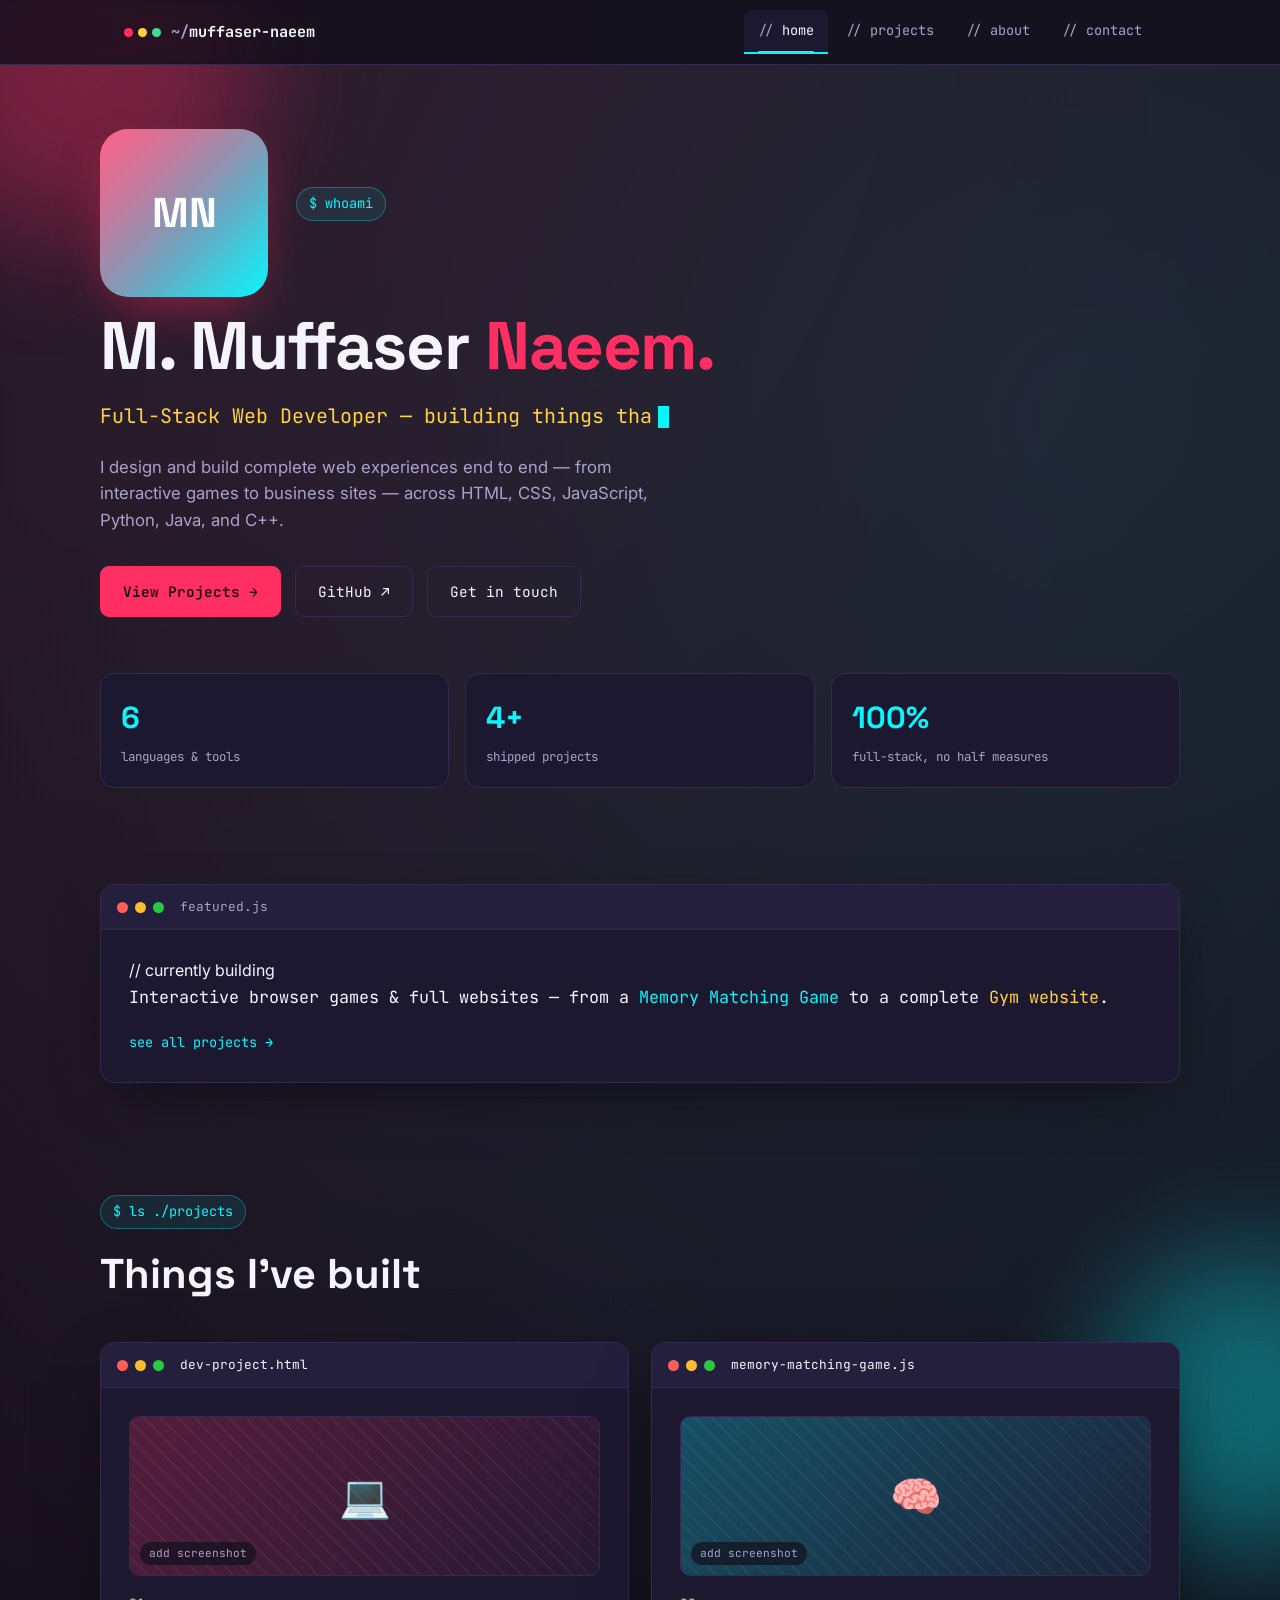
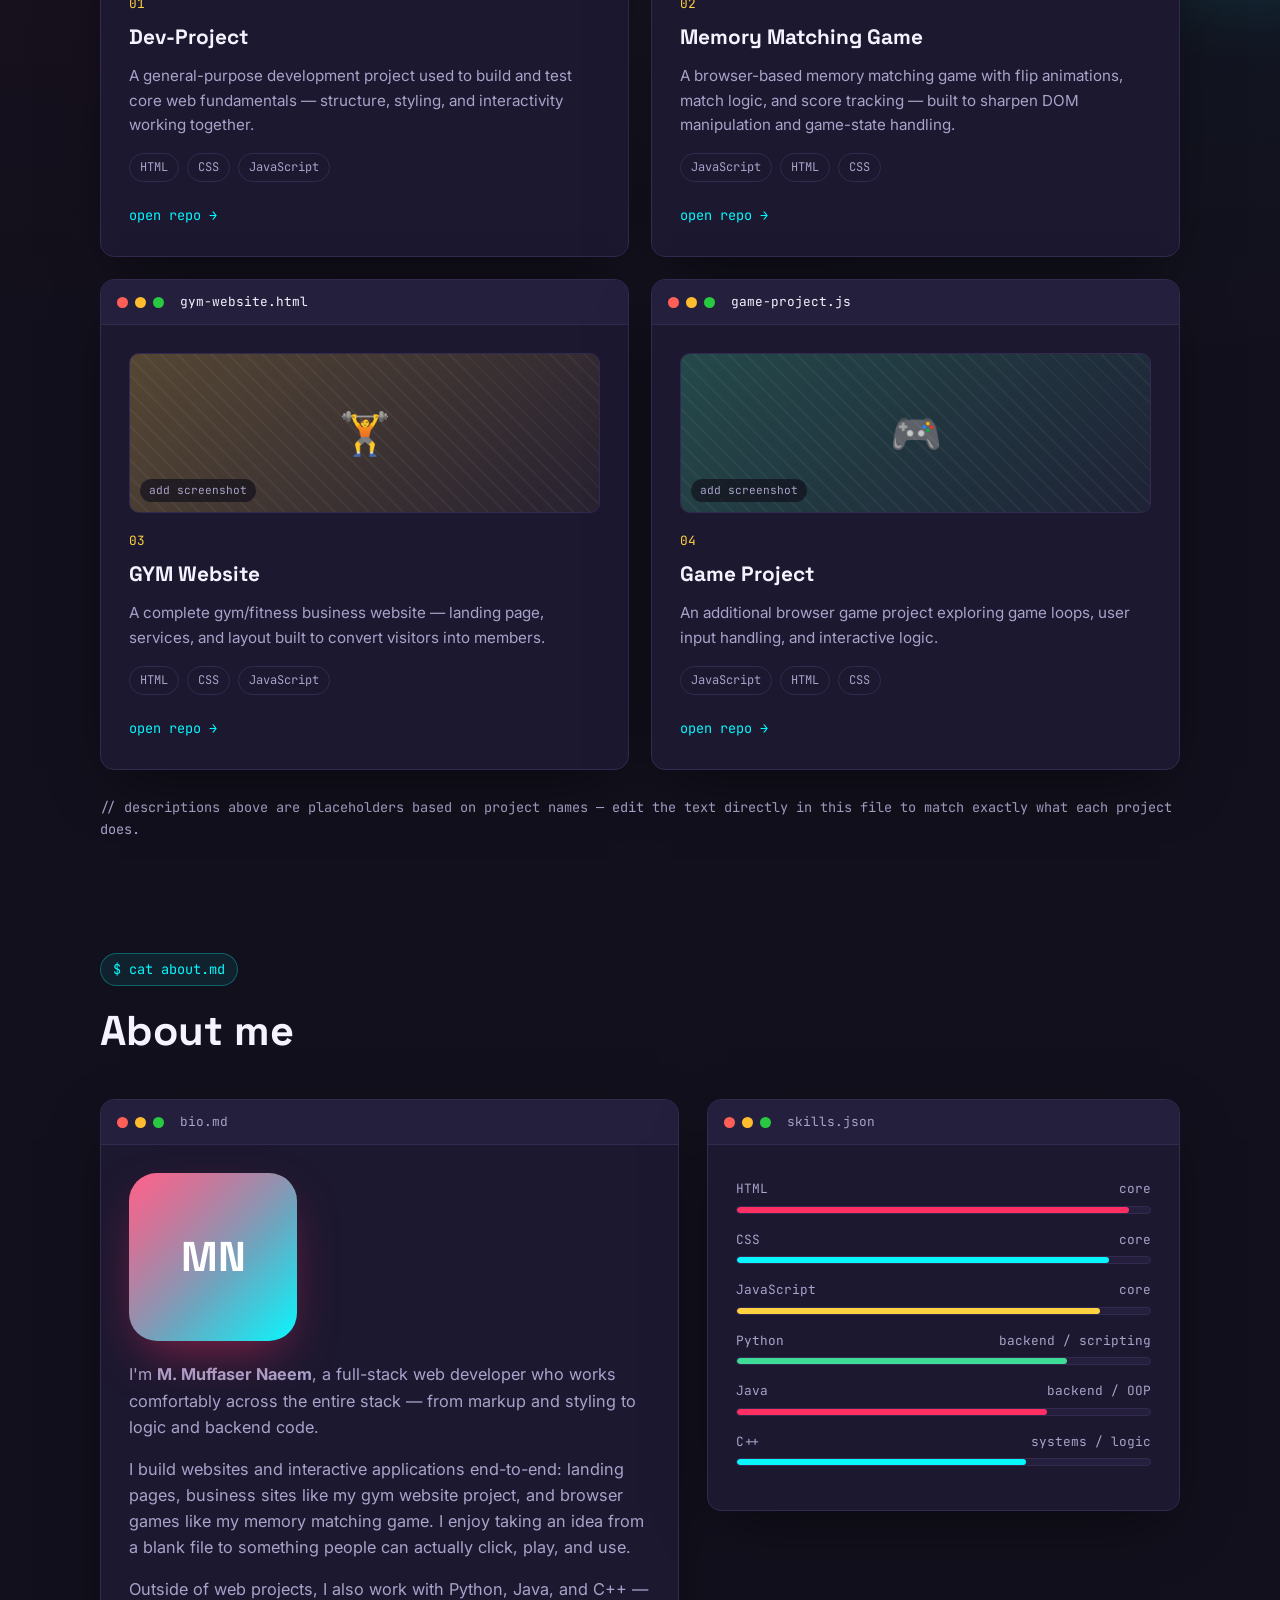
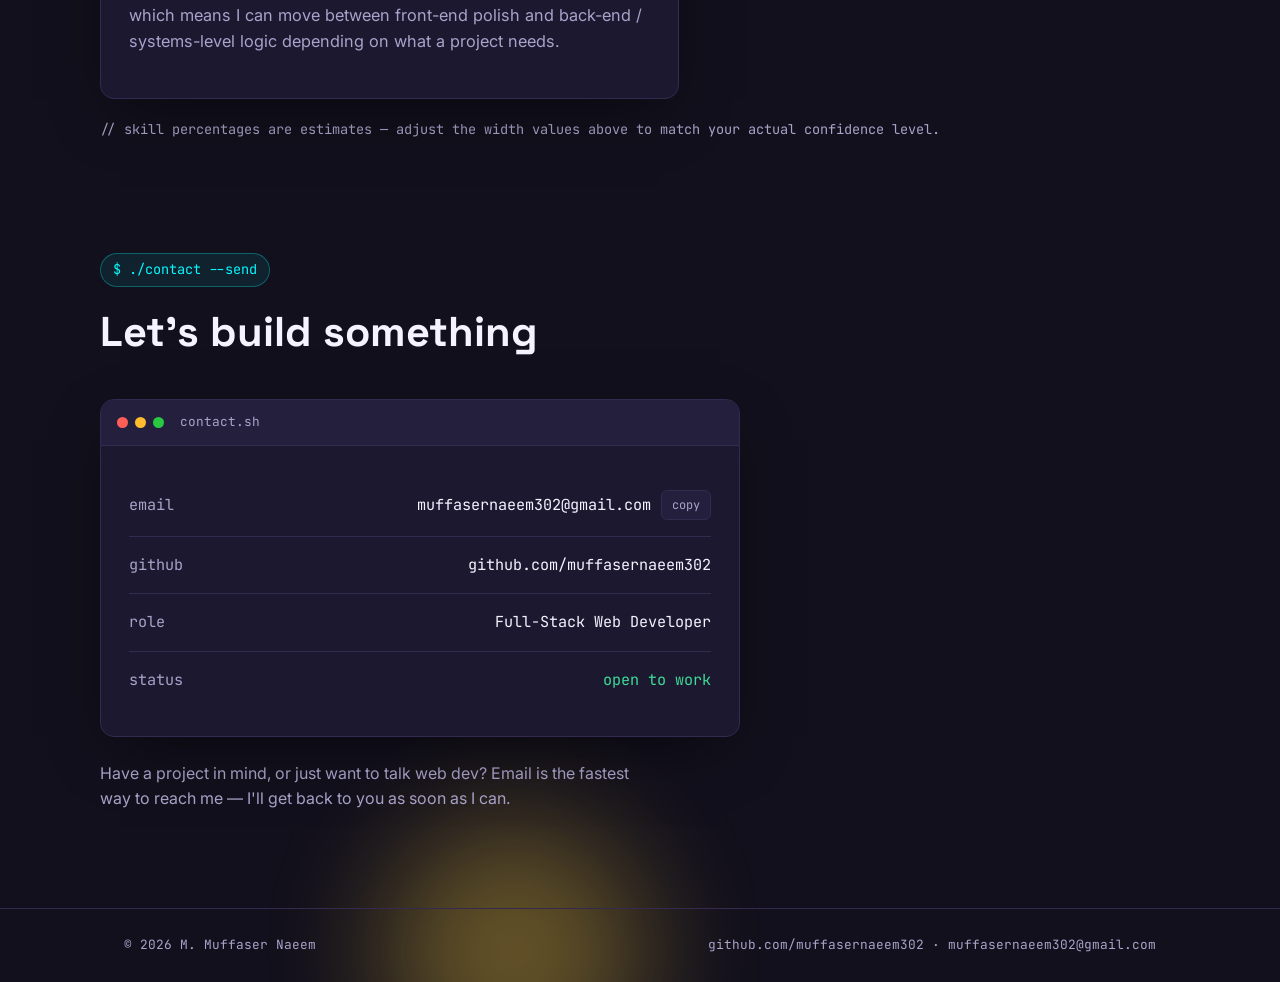
==== portfolio.html @ b9979a12 "Add files via upload" ====
<!DOCTYPE html>
<html lang="en">
<head>
<meta charset="UTF-8">
<meta name="viewport" content="width=device-width, initial-scale=1.0">
<title>M. Muffaser Naeem — Full-Stack Web Developer</title>
<link rel="preconnect" href="https://fonts.googleapis.com">
<link href="https://fonts.googleapis.com/css2?family=Space+Grotesk:wght@500;700&family=Inter:wght@400;500&family=JetBrains+Mono:wght@400;500;600&display=swap" rel="stylesheet">
<style>
/* ============================================
   M. Muffaser Naeem — Portfolio (single file)
   Design system: "Code Window" — bold, colorful,
   built around the chrome of an editor/terminal
   window, since that's the developer's native frame.
   ============================================ */

:root{
  --bg: #12101C;
  --surface: #1C1830;
  --surface-2: #241F3D;
  --text: #F5F3FF;
  --muted: #A9A2C9;
  --magenta: #FF2E63;
  --cyan: #08F7FE;
  --amber: #FFD23F;
  --green: #3DDC97;
  --border: #34294F;
  --radius: 14px;
  --mono: 'JetBrains Mono', monospace;
  --display: 'Space Grotesk', sans-serif;
  --body: 'Inter', sans-serif;
}

*{box-sizing:border-box; margin:0; padding:0;}
html{scroll-behavior:smooth;}

body{
  background:
    radial-gradient(circle at 15% 0%, rgba(255,46,99,0.12), transparent 45%),
    radial-gradient(circle at 85% 10%, rgba(8,247,254,0.10), transparent 40%),
    var(--bg);
  color: var(--text);
  font-family: var(--body);
  line-height: 1.6;
  min-height: 100vh;
  display:flex;
  flex-direction:column;
  animation: pagefade .5s ease both;
}
@keyframes pagefade{ from{ opacity:0; transform: translateY(8px); } to{ opacity:1; transform:none; } }

a{ color: inherit; text-decoration:none; }
img{max-width:100%;}

.wrap{ max-width: 1080px; margin: 0 auto; padding: 0 24px; width:100%; }

/* ---------- Top "tab bar" navigation ---------- */
header.tabbar{
  position: sticky; top: 0; z-index: 50;
  background: rgba(18,16,28,0.85);
  backdrop-filter: blur(10px);
  border-bottom: 1px solid var(--border);
}
.tabbar-inner{
  max-width: 1080px; margin: 0 auto; padding: 0 24px;
  display:flex; align-items:center; justify-content:space-between; height: 64px;
}
.brand{ display:flex; align-items:center; gap:10px; font-family: var(--mono); font-weight: 600; font-size: 0.95rem; white-space:nowrap; }
.brand .dots{display:flex; gap:5px;}
.brand .dot{width:9px; height:9px; border-radius:50%;}
.brand .dot:nth-child(1){background:var(--magenta);}
.brand .dot:nth-child(2){background:var(--amber);}
.brand .dot:nth-child(3){background:var(--green);}
.brand .path{ color: var(--muted); }
.brand .path b{ color: var(--text); }

nav.tabs{ display:flex; gap: 4px; position: relative; }
nav.tabs a{
  position: relative;
  font-family: var(--mono); font-size: 0.85rem; padding: 10px 14px;
  border-radius: 8px 8px 0 0; color: var(--muted);
  border-bottom: 2px solid transparent;
  transition: color .15s ease, border-color .15s ease, background .15s ease;
}
nav.tabs a:hover{ color: var(--text); background: var(--surface); }
nav.tabs a.active{ color: var(--text); border-bottom: 2px solid var(--cyan); background: var(--surface); }
nav.tabs a.active::after{
  content:""; position:absolute; left: 14px; right: 14px; bottom: -1px; height: 2px;
  background: var(--cyan); border-radius: 2px; animation: tabIn .3s ease both;
}
@keyframes tabIn{ from{ transform: scaleX(0); } to{ transform: scaleX(1); } }
.tab-pill::before{ content: "// "; color: var(--muted); }

/* ---------- Window chrome component (signature element) ---------- */
.window{
  background: var(--surface); border: 1px solid var(--border); border-radius: var(--radius);
  overflow: hidden; box-shadow: 0 20px 60px -20px rgba(0,0,0,0.6);
  transition: transform .25s ease, box-shadow .25s ease;
}
.window-bar{ display:flex; align-items:center; gap: 10px; padding: 12px 16px; background: var(--surface-2); border-bottom: 1px solid var(--border); }
.window-bar .traffic{ display:flex; gap:7px; }
.window-bar .traffic span{ width:11px; height:11px; border-radius:50%; display:block; }
.window-bar .traffic span:nth-child(1){ background:#FF5F57; }
.window-bar .traffic span:nth-child(2){ background:#FEBC2E; }
.window-bar .traffic span:nth-child(3){ background:#28C840; }
.window-bar .filename{ font-family: var(--mono); font-size: 0.8rem; color: var(--muted); margin-left: 6px; }
.window-body{ padding: 28px; }

/* ---------- Hero ---------- */
main{ flex:1; }
section{ scroll-margin-top: 80px; }

.hero{ padding: 64px 0 40px; }

.hero-top{ display:flex; align-items:center; gap: 28px; flex-wrap:wrap; margin-bottom: 14px; }

.avatar{
  width: 168px; height: 168px; border-radius: 28px; flex-shrink: 0;
  display:flex; align-items:center; justify-content:center;
  font-family: var(--display); font-weight:700; font-size: 2.6rem; color: #fff;
  background: linear-gradient(135deg, var(--magenta), var(--cyan));
  box-shadow: 0 20px 50px -15px rgba(255,46,99,0.5);
  position: relative; overflow: hidden;
  animation: avatarPulse 5s ease-in-out infinite;
}
.avatar::after{ content:""; position:absolute; inset:0; background: linear-gradient(135deg, rgba(255,255,255,0.25), transparent 60%); }
@keyframes avatarPulse{ 0%,100%{ box-shadow: 0 20px 50px -15px rgba(255,46,99,0.5); } 50%{ box-shadow: 0 25px 60px -10px rgba(8,247,254,0.45); } }

.eyebrow{
  font-family: var(--mono); color: var(--cyan); font-size: 0.85rem; margin-bottom: 18px; display:inline-block;
  padding: 5px 12px; background: rgba(8,247,254,0.08); border: 1px solid rgba(8,247,254,0.3); border-radius: 999px;
  animation: dropIn .6s ease both;
}
.hero h1{
  font-family: var(--display); font-weight: 700; font-size: clamp(2.4rem, 6vw, 4.2rem);
  line-height: 1.05; margin-bottom: 18px; letter-spacing: -0.02em;
  animation: dropIn .6s .1s ease both;
}
.hero h1 .accent{ color: var(--magenta); }
.terminal-line{ font-family: var(--mono); font-size: clamp(1rem, 2.4vw, 1.25rem); color: var(--amber); animation: dropIn .6s .2s ease both; }
.cursor{ display:inline-block; width: 0.55em; height: 1.1em; background: var(--cyan); margin-left: 6px; vertical-align: middle; animation: blink 1s steps(1) infinite; }
@keyframes blink{ 50%{ opacity:0; } }
.hero p.lead{ margin-top: 22px; max-width: 560px; color: var(--muted); font-size: 1.05rem; animation: dropIn .6s .3s ease both; }
@keyframes dropIn{ from{ opacity:0; transform: translateY(16px); } to{ opacity:1; transform:none; } }

.cta-row{ margin-top: 32px; display:flex; gap: 14px; flex-wrap: wrap; animation: dropIn .6s .4s ease both; }
.btn{
  font-family: var(--mono); font-size: 0.9rem; padding: 13px 22px; border-radius: 9px;
  display:inline-flex; align-items:center; gap:8px; border: 1px solid var(--border);
  transition: transform .15s ease, box-shadow .15s ease, border-color .15s ease;
}
.btn-primary{
  background: var(--magenta); color: #1A0610; border-color: var(--magenta); font-weight:600;
  position:relative; overflow:hidden;
}
.btn-primary::before{
  content:""; position:absolute; top:0; left:-60%; width: 50%; height:100%;
  background: linear-gradient(120deg, transparent, rgba(255,255,255,0.45), transparent);
  transform: skewX(-20deg); animation: shimmer 3.2s ease-in-out infinite;
}
@keyframes shimmer{ 0%{ left: -60%; } 50%{ left: 130%; } 100%{ left: 130%; } }
.btn-primary:hover{ transform: translateY(-2px); box-shadow: 0 10px 30px -8px rgba(255,46,99,0.55); }
.btn-ghost{ color: var(--text); }
.btn-ghost:hover{ border-color: var(--cyan); color: var(--cyan); transform: translateY(-2px); }

.stats{ margin-top: 56px; display:grid; grid-template-columns: repeat(3, 1fr); gap: 16px; animation: dropIn .6s .5s ease both; }
.stat{ background: var(--surface); border: 1px solid var(--border); border-radius: var(--radius); padding: 20px; }
.stat .num{ font-family: var(--display); font-size: 1.9rem; font-weight:700; color: var(--cyan); display:inline-block; }
.stat .label{ font-family: var(--mono); font-size: 0.78rem; color: var(--muted); margin-top:4px; }

/* ---------- Section headings ---------- */
.section{ padding: 56px 0; }
.section-head{ margin-bottom: 34px; }
.section-head .eyebrow{ margin-bottom: 12px; }
.section-head h2{ font-family: var(--display); font-weight: 700; font-size: clamp(1.8rem, 4vw, 2.6rem); }

/* ---------- Projects grid ---------- */
.projects-grid{ display:grid; grid-template-columns: repeat(2, 1fr); gap: 22px; }
.project-window .window-bar .filename{ color: var(--text); }
.project-tags{ display:flex; flex-wrap:wrap; gap: 8px; margin: 16px 0 20px; }
.tag{ font-family: var(--mono); font-size: 0.75rem; padding: 4px 10px; border-radius: 999px; border: 1px solid var(--border); color: var(--muted); }
.project-desc{ color: var(--muted); font-size: 0.95rem; margin-bottom: 6px;}
.project-window p.project-num{ font-family: var(--mono); color: var(--amber); font-size: 0.8rem; margin-bottom: 6px; }
.repo-link{ font-family: var(--mono); font-size: 0.85rem; color: var(--cyan); display:inline-flex; align-items:center; gap:6px; }
.repo-link:hover{ color: var(--amber); }

.project-thumb{
  height: 160px; border-radius: 10px; margin-bottom: 18px;
  display:flex; align-items:center; justify-content:center; font-size: 2.6rem;
  position: relative; overflow:hidden; border: 1px solid var(--border); transition: transform .4s ease;
}
.project-thumb::before{ content:""; position:absolute; inset:0; background-image: repeating-linear-gradient(45deg, rgba(255,255,255,0.04) 0 2px, transparent 2px 12px); }
.project-window:hover .project-thumb{ transform: scale(1.03); }
.thumb-1{ background: linear-gradient(135deg, rgba(255,46,99,0.25), rgba(255,46,99,0.05)); }
.thumb-2{ background: linear-gradient(135deg, rgba(8,247,254,0.25), rgba(8,247,254,0.05)); }
.thumb-3{ background: linear-gradient(135deg, rgba(255,210,63,0.25), rgba(255,210,63,0.05)); }
.thumb-4{ background: linear-gradient(135deg, rgba(61,220,151,0.25), rgba(61,220,151,0.05)); }
.thumb-tag{ position:absolute; bottom: 10px; left: 10px; font-family: var(--mono); font-size: 0.7rem; color: var(--muted); background: rgba(18,16,28,0.7); padding: 3px 9px; border-radius: 999px; }

.project-window{ transform-style: preserve-3d; will-change: transform; }
.project-window:hover{ box-shadow: 0 25px 60px -20px rgba(0,0,0,0.7); }

/* ---------- About / skills ---------- */
.about-grid{ display:grid; grid-template-columns: 1.1fr 0.9fr; gap: 28px; align-items:start; }
.bio p{ color: var(--muted); margin-bottom: 16px; font-size: 1.02rem; }
.skill-bars{ margin-top: 6px; }
.skillbar{ margin-bottom: 16px; }
.skillbar .top{ display:flex; justify-content:space-between; font-family: var(--mono); font-size: 0.8rem; margin-bottom: 6px; color: var(--muted); }
.skillbar .track{ height: 8px; border-radius: 999px; background: var(--surface-2); overflow:hidden; border: 1px solid var(--border); }
.skillbar .fill{ height:100%; border-radius:999px; }

/* ---------- Contact ---------- */
.contact-window{ max-width: 640px; }
.contact-row{ display:flex; justify-content:space-between; align-items:center; padding: 16px 0; border-bottom: 1px solid var(--border); font-family: var(--mono); font-size: 0.95rem; }
.contact-row:last-child{ border-bottom:none; }
.contact-row .k{ color: var(--muted); }
.contact-row .v{ color: var(--text); }
.contact-row .v:hover{ color: var(--cyan); }
.copy-btn{ font-family: var(--mono); font-size: 0.75rem; background: var(--surface-2); border: 1px solid var(--border); color: var(--muted); padding: 6px 10px; border-radius: 6px; cursor:pointer; }
.copy-btn:hover{ color: var(--cyan); border-color: var(--cyan); }

/* ---------- Footer ---------- */
footer{ border-top: 1px solid var(--border); padding: 26px 0; margin-top: 40px; }
footer .wrap{ display:flex; justify-content:space-between; align-items:center; font-family: var(--mono); font-size: 0.8rem; color: var(--muted); flex-wrap:wrap; gap: 10px; }
footer a:hover{ color: var(--cyan); }

/* ---------- Ambient blobs ---------- */
.blob-field{ position: fixed; inset: 0; z-index: -1; overflow: hidden; pointer-events: none; }
.blob{ position: absolute; border-radius: 50%; filter: blur(60px); opacity: 0.35; animation: float 16s ease-in-out infinite; }
.blob.b1{ width: 360px; height: 360px; background: var(--magenta); top: -120px; left: -100px; animation-duration: 18s; }
.blob.b2{ width: 300px; height: 300px; background: var(--cyan); top: 30%; right: -120px; animation-duration: 22s; animation-delay: -4s; }
.blob.b3{ width: 260px; height: 260px; background: var(--amber); bottom: -100px; left: 30%; animation-duration: 20s; animation-delay: -8s; }
@keyframes float{ 0%, 100%{ transform: translate(0,0) scale(1); } 33%{ transform: translate(30px,-40px) scale(1.08); } 66%{ transform: translate(-25px,25px) scale(0.95); } }

/* ---------- Scroll reveal ---------- */
.reveal{ opacity: 0; transform: translateY(28px); transition: opacity .7s cubic-bezier(.21,.85,.32,1), transform .7s cubic-bezier(.21,.85,.32,1); }
.reveal.visible{ opacity: 1; transform: translateY(0); }
.reveal-delay-1.visible{ transition-delay: .08s; }
.reveal-delay-2.visible{ transition-delay: .16s; }
.reveal-delay-3.visible{ transition-delay: .24s; }
.reveal-delay-4.visible{ transition-delay: .32s; }

/* ---------- Responsive ---------- */
@media (max-width: 760px){
  .tabbar-inner{ flex-direction:column; height:auto; padding: 12px 24px; gap:10px; }
  nav.tabs{ flex-wrap:wrap; justify-content:center; }
  .stats{ grid-template-columns: 1fr; }
  .projects-grid{ grid-template-columns: 1fr; }
  .about-grid{ grid-template-columns: 1fr; }
}
@media (max-width: 600px){
  .hero-top{ flex-direction:column; align-items:flex-start; }
  .avatar{ width:120px; height:120px; font-size:2rem; }
}

/* ---------- Reduced motion & accessibility ---------- */
@media (prefers-reduced-motion: reduce){
  .cursor, .blob, .avatar, .btn-primary::before,
  .eyebrow, .hero h1, .terminal-line, .hero p.lead, .cta-row, .stats, body{ animation: none !important; }
  html{ scroll-behavior:auto; }
  .reveal{ opacity:1; transform:none; transition:none; }
}
a:focus-visible, button:focus-visible{ outline: 2px solid var(--cyan); outline-offset: 3px; }
</style>
</head>
<body>

<div class="blob-field" aria-hidden="true">
  <span class="blob b1"></span>
  <span class="blob b2"></span>
  <span class="blob b3"></span>
</div>

<header class="tabbar">
  <div class="tabbar-inner">
    <div class="brand">
      <span class="dots"><span class="dot"></span><span class="dot"></span><span class="dot"></span></span>
      <span class="path">~/<b>muffaser-naeem</b></span>
    </div>
    <nav class="tabs">
      <a href="#home" class="active tab-pill" data-section="home">home</a>
      <a href="#projects" class="tab-pill" data-section="projects">projects</a>
      <a href="#about" class="tab-pill" data-section="about">about</a>
      <a href="#contact" class="tab-pill" data-section="contact">contact</a>
    </nav>
  </div>
</header>

<main>

  <!-- ===== HOME ===== -->
  <section id="home" class="hero wrap">
    <div class="hero-top">
      <div class="avatar" title="Add your photo here — replace this block with an <img> tag">MN</div>
      <div><span class="eyebrow">$ whoami</span></div>
    </div>
    <h1>M. Muffaser <span class="accent">Naeem.</span></h1>
    <p class="terminal-line" data-type="Full-Stack Web Developer — building things that run in a browser."></p>
    <p class="lead">I design and build complete web experiences end to end — from interactive games to business sites — across HTML, CSS, JavaScript, Python, Java, and C++.</p>

    <div class="cta-row">
      <a href="#projects" class="btn btn-primary">View Projects →</a>
      <a href="https://github.com/muffasernaeem302" class="btn btn-ghost">GitHub ↗</a>
      <a href="#contact" class="btn btn-ghost">Get in touch</a>
    </div>

    <div class="stats">
      <div class="stat"><div class="num" data-count="6">0</div><div class="label">languages &amp; tools</div></div>
      <div class="stat"><div class="num" data-count="4+">0</div><div class="label">shipped projects</div></div>
      <div class="stat"><div class="num" data-count="100%">0</div><div class="label">full-stack, no half measures</div></div>
    </div>
  </section>

  <section class="section wrap">
    <div class="window reveal">
      <div class="window-bar">
        <span class="traffic"><span></span><span></span><span></span></span>
        <span class="filename">featured.js</span>
      </div>
      <div class="window-body">
        <p class="project-num">// currently building</p>
        <p class="terminal-line" style="color:var(--text); font-size:1.05rem;">Interactive browser games &amp; full websites — from a <span style="color:var(--cyan)">Memory Matching Game</span> to a complete <span style="color:var(--amber)">Gym website</span>.</p>
        <div style="margin-top:18px;"><a href="#projects" class="repo-link">see all projects →</a></div>
      </div>
    </div>
  </section>

  <!-- ===== PROJECTS ===== -->
  <section id="projects" class="section wrap">
    <div class="section-head reveal">
      <span class="eyebrow">$ ls ./projects</span>
      <h2>Things I've built</h2>
    </div>

    <div class="projects-grid">

      <div class="window project-window reveal">
        <div class="window-bar"><span class="traffic"><span></span><span></span><span></span></span><span class="filename">dev-project.html</span></div>
        <div class="window-body">
          <div class="project-thumb thumb-1">💻<span class="thumb-tag">add screenshot</span></div>
          <p class="project-num">01</p>
          <h3 style="font-family:var(--display); font-size:1.3rem; margin-bottom:10px;">Dev-Project</h3>
          <p class="project-desc">A general-purpose development project used to build and test core web fundamentals — structure, styling, and interactivity working together.</p>
          <div class="project-tags"><span class="tag">HTML</span><span class="tag">CSS</span><span class="tag">JavaScript</span></div>
          <a href="https://github.com/muffasernaeem302/Dev-Project-." class="repo-link">open repo →</a>
        </div>
      </div>

      <div class="window project-window reveal reveal-delay-1">
        <div class="window-bar"><span class="traffic"><span></span><span></span><span></span></span><span class="filename">memory-matching-game.js</span></div>
        <div class="window-body">
          <div class="project-thumb thumb-2">🧠<span class="thumb-tag">add screenshot</span></div>
          <p class="project-num">02</p>
          <h3 style="font-family:var(--display); font-size:1.3rem; margin-bottom:10px;">Memory Matching Game</h3>
          <p class="project-desc">A browser-based memory matching game with flip animations, match logic, and score tracking — built to sharpen DOM manipulation and game-state handling.</p>
          <div class="project-tags"><span class="tag">JavaScript</span><span class="tag">HTML</span><span class="tag">CSS</span></div>
          <a href="https://github.com/muffasernaeem302/Memory-Matching-Game" class="repo-link">open repo →</a>
        </div>
      </div>

      <div class="window project-window reveal reveal-delay-2">
        <div class="window-bar"><span class="traffic"><span></span><span></span><span></span></span><span class="filename">gym-website.html</span></div>
        <div class="window-body">
          <div class="project-thumb thumb-3">🏋️<span class="thumb-tag">add screenshot</span></div>
          <p class="project-num">03</p>
          <h3 style="font-family:var(--display); font-size:1.3rem; margin-bottom:10px;">GYM Website</h3>
          <p class="project-desc">A complete gym/fitness business website — landing page, services, and layout built to convert visitors into members.</p>
          <div class="project-tags"><span class="tag">HTML</span><span class="tag">CSS</span><span class="tag">JavaScript</span></div>
          <a href="https://github.com/muffasernaeem302/GYM-website-Created-" class="repo-link">open repo →</a>
        </div>
      </div>

      <div class="window project-window reveal reveal-delay-3">
        <div class="window-bar"><span class="traffic"><span></span><span></span><span></span></span><span class="filename">game-project.js</span></div>
        <div class="window-body">
          <div class="project-thumb thumb-4">🎮<span class="thumb-tag">add screenshot</span></div>
          <p class="project-num">04</p>
          <h3 style="font-family:var(--display); font-size:1.3rem; margin-bottom:10px;">Game Project</h3>
          <p class="project-desc">An additional browser game project exploring game loops, user input handling, and interactive logic.</p>
          <div class="project-tags"><span class="tag">JavaScript</span><span class="tag">HTML</span><span class="tag">CSS</span></div>
          <a href="https://github.com/muffasernaeem302/Game-Project" class="repo-link">open repo →</a>
        </div>
      </div>

    </div>

    <p style="margin-top:28px; color:var(--muted); font-family:var(--mono); font-size:0.85rem;">
      // descriptions above are placeholders based on project names — edit the text directly in this file to match exactly what each project does.
    </p>
  </section>

  <!-- ===== ABOUT ===== -->
  <section id="about" class="section wrap">
    <div class="section-head reveal">
      <span class="eyebrow">$ cat about.md</span>
      <h2>About me</h2>
    </div>

    <div class="about-grid">
      <div class="window reveal">
        <div class="window-bar"><span class="traffic"><span></span><span></span><span></span></span><span class="filename">bio.md</span></div>
        <div class="window-body bio">
          <div class="avatar" style="margin-bottom:20px;" title="Add your photo here">MN</div>
          <p>I'm <strong>M. Muffaser Naeem</strong>, a full-stack web developer who works comfortably across the entire stack — from markup and styling to logic and backend code.</p>
          <p>I build websites and interactive applications end-to-end: landing pages, business sites like my gym website project, and browser games like my memory matching game. I enjoy taking an idea from a blank file to something people can actually click, play, and use.</p>
          <p>Outside of web projects, I also work with Python, Java, and C++ — which means I can move between front-end polish and back-end / systems-level logic depending on what a project needs.</p>
        </div>
      </div>

      <div class="window reveal reveal-delay-1">
        <div class="window-bar"><span class="traffic"><span></span><span></span><span></span></span><span class="filename">skills.json</span></div>
        <div class="window-body">
          <div class="skill-bars">
            <div class="skillbar"><div class="top"><span>HTML</span><span>core</span></div><div class="track"><div class="fill" style="width:95%; background:var(--magenta);"></div></div></div>
            <div class="skillbar"><div class="top"><span>CSS</span><span>core</span></div><div class="track"><div class="fill" style="width:90%; background:var(--cyan);"></div></div></div>
            <div class="skillbar"><div class="top"><span>JavaScript</span><span>core</span></div><div class="track"><div class="fill" style="width:88%; background:var(--amber);"></div></div></div>
            <div class="skillbar"><div class="top"><span>Python</span><span>backend / scripting</span></div><div class="track"><div class="fill" style="width:80%; background:var(--green);"></div></div></div>
            <div class="skillbar"><div class="top"><span>Java</span><span>backend / OOP</span></div><div class="track"><div class="fill" style="width:75%; background:var(--magenta);"></div></div></div>
            <div class="skillbar"><div class="top"><span>C++</span><span>systems / logic</span></div><div class="track"><div class="fill" style="width:70%; background:var(--cyan);"></div></div></div>
          </div>
        </div>
      </div>
    </div>

    <p style="margin-top:20px; color:var(--muted); font-family:var(--mono); font-size:0.85rem;">
      // skill percentages are estimates — adjust the width values above to match your actual confidence level.
    </p>
  </section>

  <!-- ===== CONTACT ===== -->
  <section id="contact" class="section wrap">
    <div class="section-head reveal">
      <span class="eyebrow">$ ./contact --send</span>
      <h2>Let's build something</h2>
    </div>

    <div class="window contact-window reveal">
      <div class="window-bar"><span class="traffic"><span></span><span></span><span></span></span><span class="filename">contact.sh</span></div>
      <div class="window-body">
        <div class="contact-row">
          <span class="k">email</span>
          <span style="display:flex; align-items:center; gap:10px;">
            <a class="v" href="mailto:muffasernaeem302@gmail.com">muffasernaeem302@gmail.com</a>
            <button class="copy-btn" data-copy="muffasernaeem302@gmail.com">copy</button>
          </span>
        </div>
        <div class="contact-row"><span class="k">github</span><a class="v" href="https://github.com/muffasernaeem302">github.com/muffasernaeem302</a></div>
        <div class="contact-row"><span class="k">role</span><span class="v">Full-Stack Web Developer</span></div>
        <div class="contact-row"><span class="k">status</span><span class="v" style="color:var(--green);">open to work</span></div>
      </div>
    </div>

    <p style="margin-top:24px; color:var(--muted); max-width:560px;">
      Have a project in mind, or just want to talk web dev? Email is the fastest way to reach me — I'll get back to you as soon as I can.
    </p>
  </section>

</main>

<footer>
  <div class="wrap">
    <span>© 2026 M. Muffaser Naeem</span>
    <span><a href="https://github.com/muffasernaeem302">github.com/muffasernaeem302</a> · <a href="mailto:muffasernaeem302@gmail.com">muffasernaeem302@gmail.com</a></span>
  </div>
</footer>

<script>
function typeLine(el, text, speed){
  if(!el) return;
  let i = 0;
  el.textContent = "";
  const cursor = document.createElement("span");
  cursor.className = "cursor";
  function step(){
    if(i <= text.length){
      el.textContent = text.slice(0, i);
      el.appendChild(cursor);
      i++;
      setTimeout(step, speed);
    }
  }
  step();
}

document.addEventListener("DOMContentLoaded", () => {
  const typeTarget = document.querySelector("[data-type]");
  if(typeTarget){
    typeLine(typeTarget, typeTarget.getAttribute("data-type"), 45);
  }

  document.querySelectorAll("[data-copy]").forEach(btn => {
    btn.addEventListener("click", () => {
      const val = btn.getAttribute("data-copy");
      navigator.clipboard.writeText(val).then(() => {
        const original = btn.textContent;
        btn.textContent = "copied!";
        setTimeout(() => { btn.textContent = original; }, 1500);
      });
    });
  });

  document.querySelectorAll(".skillbar .fill").forEach(bar => {
    const target = bar.style.width;
    bar.style.width = "0%";
    requestAnimationFrame(() => {
      setTimeout(() => { bar.style.transition = "width 1s ease"; bar.style.width = target; }, 100);
    });
  });

  // Scroll reveal
  const revealEls = document.querySelectorAll(".reveal");
  if("IntersectionObserver" in window && revealEls.length){
    const io = new IntersectionObserver((entries) => {
      entries.forEach(entry => {
        if(entry.isIntersecting){
          entry.target.classList.add("visible");
          io.unobserve(entry.target);
        }
      });
    }, { threshold: 0.15 });
    revealEls.forEach(el => io.observe(el));
  } else {
    revealEls.forEach(el => el.classList.add("visible"));
  }

  // Animated counters
  document.querySelectorAll("[data-count]").forEach(el => {
    const raw = el.getAttribute("data-count");
    const numMatch = raw.match(/[\d.]+/);
    if(!numMatch) return;
    const target = parseFloat(numMatch[0]);
    const suffix = raw.replace(numMatch[0], "");
    let started = false;
    const run = () => {
      if(started) return;
      started = true;
      const duration = 1200;
      const startTime = performance.now();
      function tick(now){
        const progress = Math.min((now - startTime) / duration, 1);
        const eased = 1 - Math.pow(1 - progress, 3);
        const val = (target * eased);
        el.textContent = (target % 1 === 0 ? Math.round(val) : val.toFixed(1)) + suffix;
        if(progress < 1) requestAnimationFrame(tick);
      }
      requestAnimationFrame(tick);
    };
    if("IntersectionObserver" in window){
      const counterIo = new IntersectionObserver((entries) => {
        entries.forEach(entry => { if(entry.isIntersecting){ run(); counterIo.unobserve(entry.target); } });
      }, { threshold: 0.4 });
      counterIo.observe(el);
    } else { run(); }
  });

  // Tilt effect on project cards
  document.querySelectorAll(".project-window").forEach(card => {
    card.addEventListener("mousemove", (e) => {
      const rect = card.getBoundingClientRect();
      const x = (e.clientX - rect.left) / rect.width - 0.5;
      const y = (e.clientY - rect.top) / rect.height - 0.5;
      card.style.transform = `perspective(800px) rotateY(${x * 6}deg) rotateX(${-y * 6}deg) translateY(-4px)`;
    });
    card.addEventListener("mouseleave", () => { card.style.transform = ""; });
  });

  // Scroll-spy nav highlighting
  const navLinks = document.querySelectorAll("nav.tabs a");
  const sections = Array.from(navLinks).map(a => document.getElementById(a.getAttribute("data-section")));
  if("IntersectionObserver" in window){
    const spyIo = new IntersectionObserver((entries) => {
      entries.forEach(entry => {
        if(entry.isIntersecting){
          navLinks.forEach(a => a.classList.remove("active"));
          const link = document.querySelector(`nav.tabs a[data-section="${entry.target.id}"]`);
          if(link) link.classList.add("active");
        }
      });
    }, { rootMargin: "-40% 0px -50% 0px", threshold: 0 });
    sections.forEach(s => { if(s) spyIo.observe(s); });
  }
});
</script>
</body>
</html>
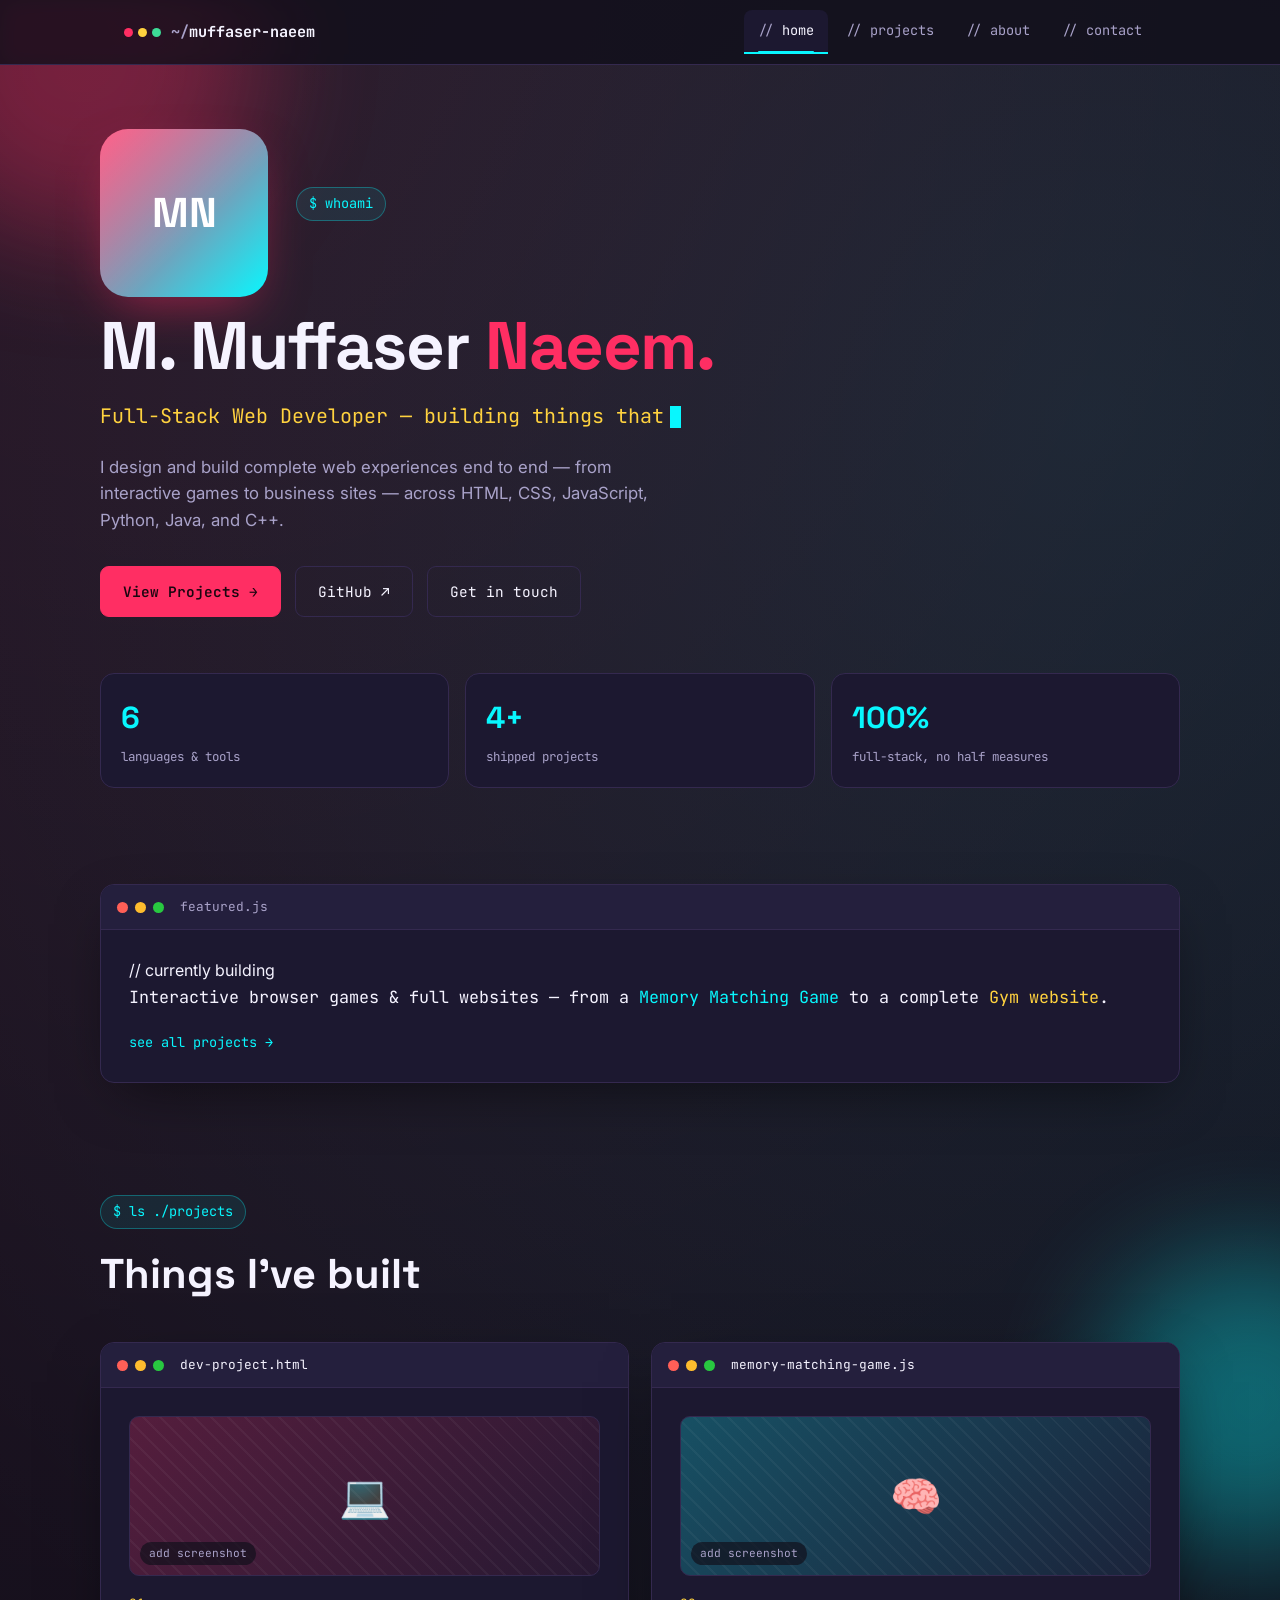
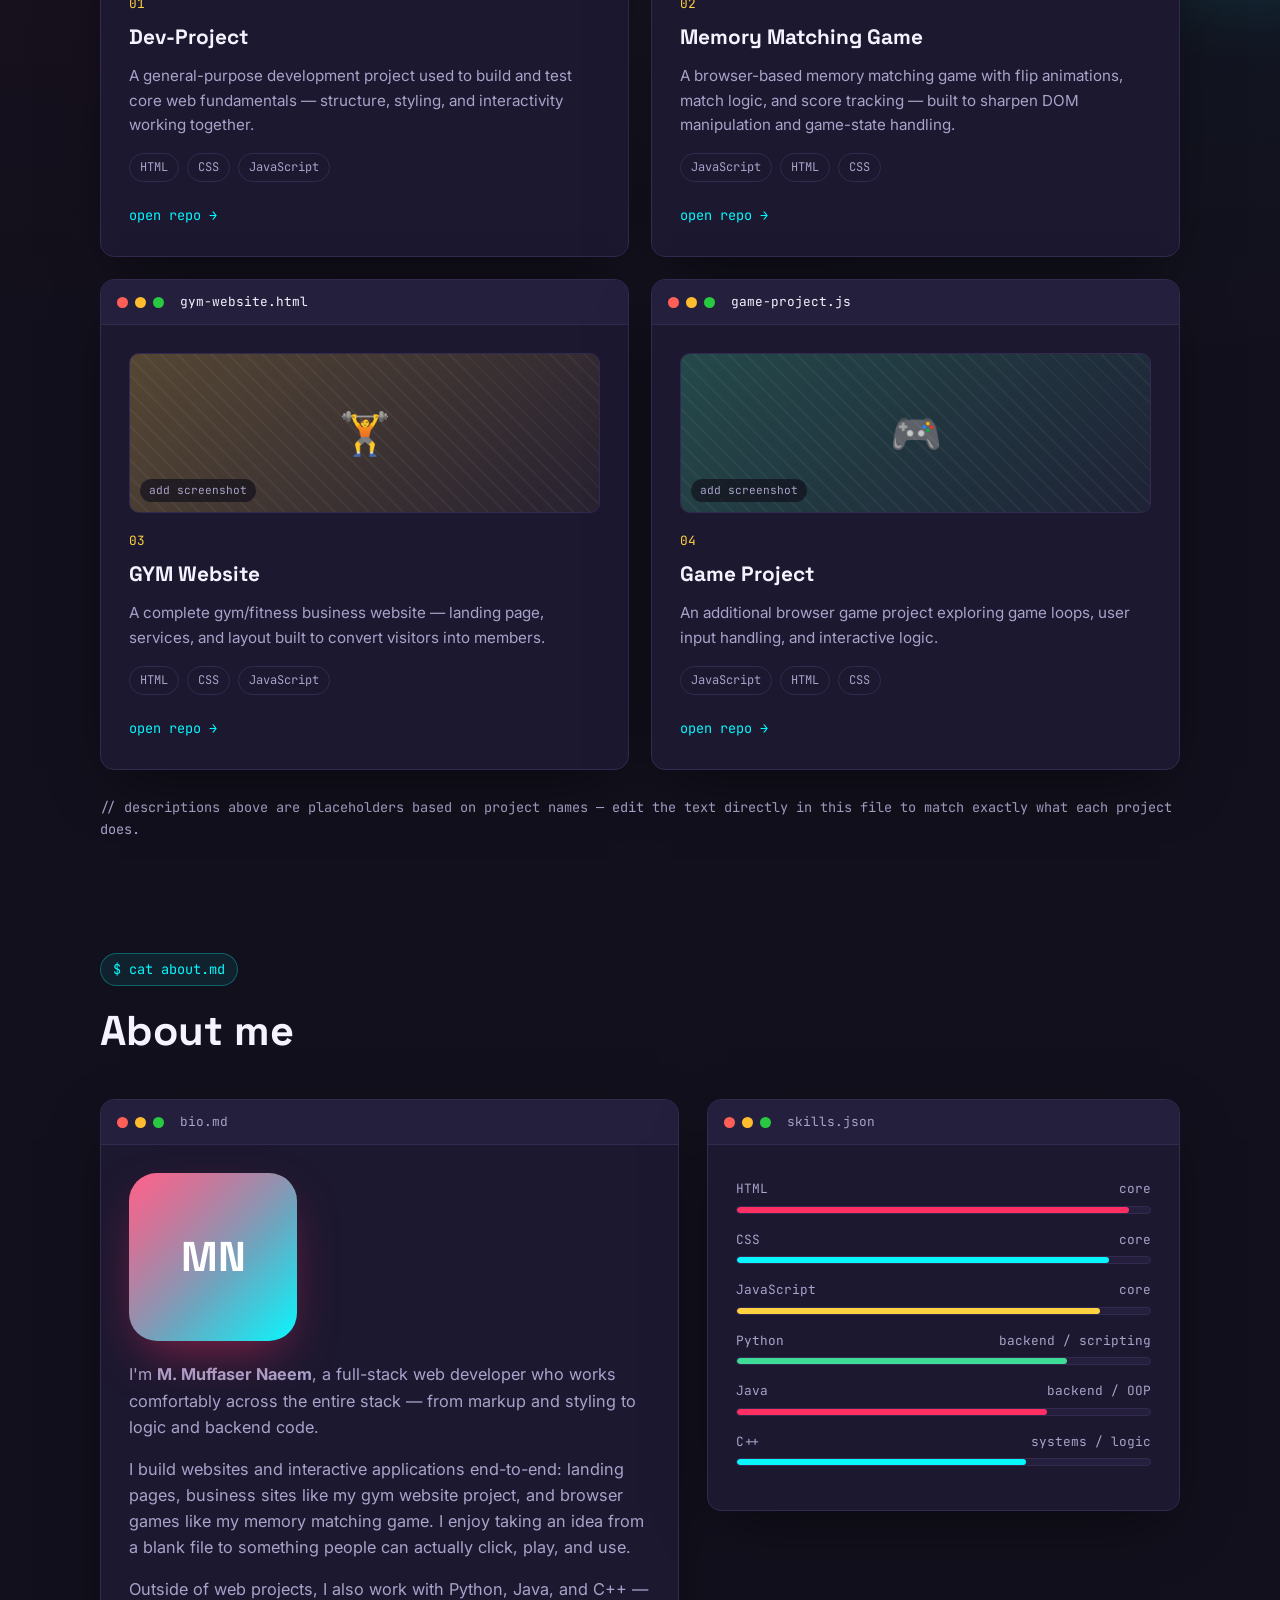
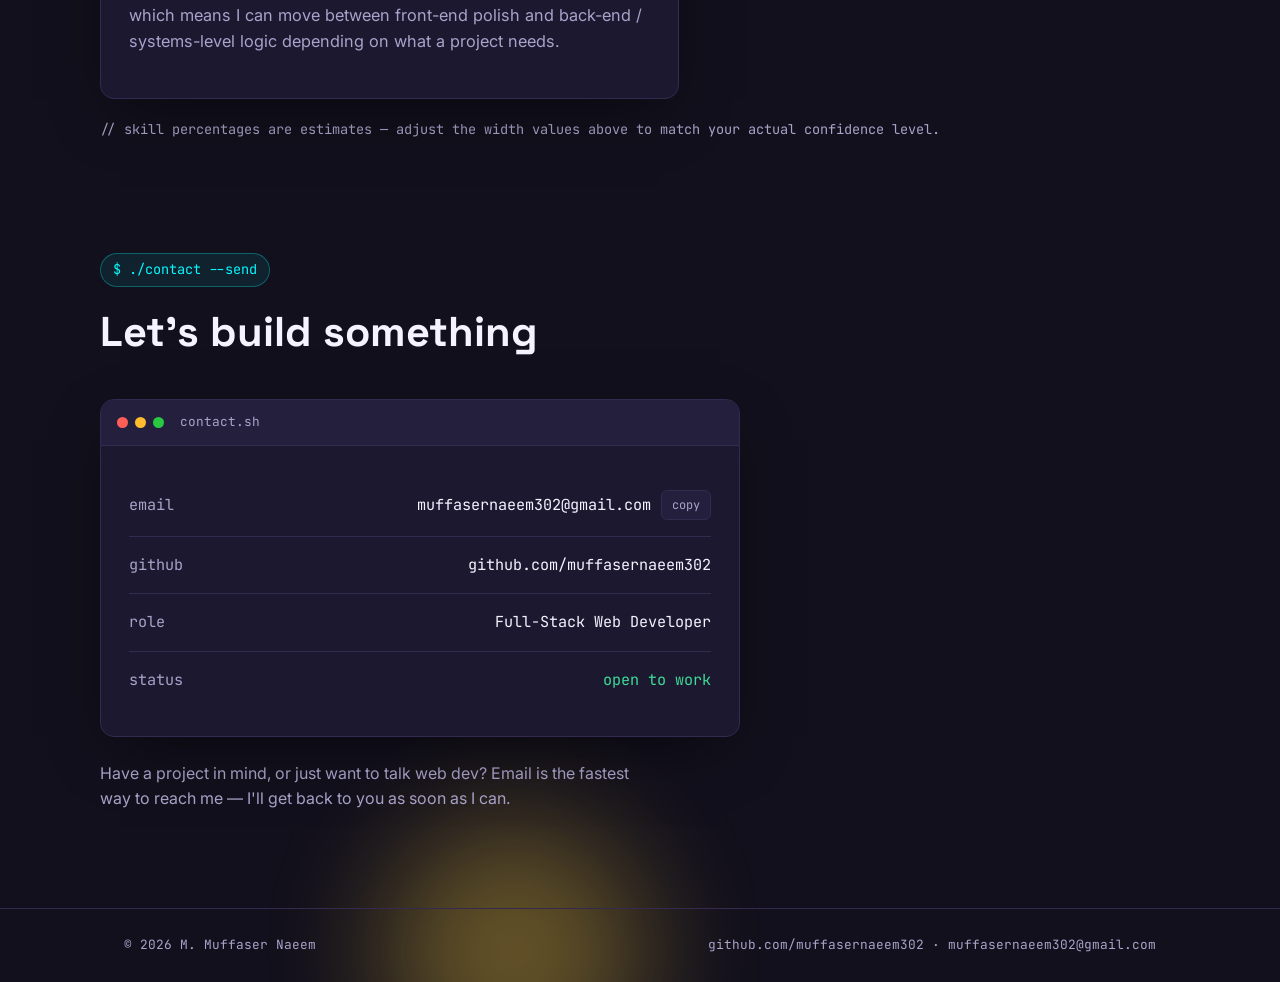
==== commit 6ad2a35a: "Reorganize repository into folders" ====
--- a/portfolio.html
+++ b/portfolio.html
@@ -1,585 +1,585 @@
-<!DOCTYPE html>
-<html lang="en">
-<head>
-<meta charset="UTF-8">
-<meta name="viewport" content="width=device-width, initial-scale=1.0">
-<title>M. Muffaser Naeem — Full-Stack Web Developer</title>
-<link rel="preconnect" href="https://fonts.googleapis.com">
-<link href="https://fonts.googleapis.com/css2?family=Space+Grotesk:wght@500;700&family=Inter:wght@400;500&family=JetBrains+Mono:wght@400;500;600&display=swap" rel="stylesheet">
-<style>
-/* ============================================
-   M. Muffaser Naeem — Portfolio (single file)
-   Design system: "Code Window" — bold, colorful,
-   built around the chrome of an editor/terminal
-   window, since that's the developer's native frame.
-   ============================================ */
-
-:root{
-  --bg: #12101C;
-  --surface: #1C1830;
-  --surface-2: #241F3D;
-  --text: #F5F3FF;
-  --muted: #A9A2C9;
-  --magenta: #FF2E63;
-  --cyan: #08F7FE;
-  --amber: #FFD23F;
-  --green: #3DDC97;
-  --border: #34294F;
-  --radius: 14px;
-  --mono: 'JetBrains Mono', monospace;
-  --display: 'Space Grotesk', sans-serif;
-  --body: 'Inter', sans-serif;
-}
-
-*{box-sizing:border-box; margin:0; padding:0;}
-html{scroll-behavior:smooth;}
-
-body{
-  background:
-    radial-gradient(circle at 15% 0%, rgba(255,46,99,0.12), transparent 45%),
-    radial-gradient(circle at 85% 10%, rgba(8,247,254,0.10), transparent 40%),
-    var(--bg);
-  color: var(--text);
-  font-family: var(--body);
-  line-height: 1.6;
-  min-height: 100vh;
-  display:flex;
-  flex-direction:column;
-  animation: pagefade .5s ease both;
-}
-@keyframes pagefade{ from{ opacity:0; transform: translateY(8px); } to{ opacity:1; transform:none; } }
-
-a{ color: inherit; text-decoration:none; }
-img{max-width:100%;}
-
-.wrap{ max-width: 1080px; margin: 0 auto; padding: 0 24px; width:100%; }
-
-/* ---------- Top "tab bar" navigation ---------- */
-header.tabbar{
-  position: sticky; top: 0; z-index: 50;
-  background: rgba(18,16,28,0.85);
-  backdrop-filter: blur(10px);
-  border-bottom: 1px solid var(--border);
-}
-.tabbar-inner{
-  max-width: 1080px; margin: 0 auto; padding: 0 24px;
-  display:flex; align-items:center; justify-content:space-between; height: 64px;
-}
-.brand{ display:flex; align-items:center; gap:10px; font-family: var(--mono); font-weight: 600; font-size: 0.95rem; white-space:nowrap; }
-.brand .dots{display:flex; gap:5px;}
-.brand .dot{width:9px; height:9px; border-radius:50%;}
-.brand .dot:nth-child(1){background:var(--magenta);}
-.brand .dot:nth-child(2){background:var(--amber);}
-.brand .dot:nth-child(3){background:var(--green);}
-.brand .path{ color: var(--muted); }
-.brand .path b{ color: var(--text); }
-
-nav.tabs{ display:flex; gap: 4px; position: relative; }
-nav.tabs a{
-  position: relative;
-  font-family: var(--mono); font-size: 0.85rem; padding: 10px 14px;
-  border-radius: 8px 8px 0 0; color: var(--muted);
-  border-bottom: 2px solid transparent;
-  transition: color .15s ease, border-color .15s ease, background .15s ease;
-}
-nav.tabs a:hover{ color: var(--text); background: var(--surface); }
-nav.tabs a.active{ color: var(--text); border-bottom: 2px solid var(--cyan); background: var(--surface); }
-nav.tabs a.active::after{
-  content:""; position:absolute; left: 14px; right: 14px; bottom: -1px; height: 2px;
-  background: var(--cyan); border-radius: 2px; animation: tabIn .3s ease both;
-}
-@keyframes tabIn{ from{ transform: scaleX(0); } to{ transform: scaleX(1); } }
-.tab-pill::before{ content: "// "; color: var(--muted); }
-
-/* ---------- Window chrome component (signature element) ---------- */
-.window{
-  background: var(--surface); border: 1px solid var(--border); border-radius: var(--radius);
-  overflow: hidden; box-shadow: 0 20px 60px -20px rgba(0,0,0,0.6);
-  transition: transform .25s ease, box-shadow .25s ease;
-}
-.window-bar{ display:flex; align-items:center; gap: 10px; padding: 12px 16px; background: var(--surface-2); border-bottom: 1px solid var(--border); }
-.window-bar .traffic{ display:flex; gap:7px; }
-.window-bar .traffic span{ width:11px; height:11px; border-radius:50%; display:block; }
-.window-bar .traffic span:nth-child(1){ background:#FF5F57; }
-.window-bar .traffic span:nth-child(2){ background:#FEBC2E; }
-.window-bar .traffic span:nth-child(3){ background:#28C840; }
-.window-bar .filename{ font-family: var(--mono); font-size: 0.8rem; color: var(--muted); margin-left: 6px; }
-.window-body{ padding: 28px; }
-
-/* ---------- Hero ---------- */
-main{ flex:1; }
-section{ scroll-margin-top: 80px; }
-
-.hero{ padding: 64px 0 40px; }
-
-.hero-top{ display:flex; align-items:center; gap: 28px; flex-wrap:wrap; margin-bottom: 14px; }
-
-.avatar{
-  width: 168px; height: 168px; border-radius: 28px; flex-shrink: 0;
-  display:flex; align-items:center; justify-content:center;
-  font-family: var(--display); font-weight:700; font-size: 2.6rem; color: #fff;
-  background: linear-gradient(135deg, var(--magenta), var(--cyan));
-  box-shadow: 0 20px 50px -15px rgba(255,46,99,0.5);
-  position: relative; overflow: hidden;
-  animation: avatarPulse 5s ease-in-out infinite;
-}
-.avatar::after{ content:""; position:absolute; inset:0; background: linear-gradient(135deg, rgba(255,255,255,0.25), transparent 60%); }
-@keyframes avatarPulse{ 0%,100%{ box-shadow: 0 20px 50px -15px rgba(255,46,99,0.5); } 50%{ box-shadow: 0 25px 60px -10px rgba(8,247,254,0.45); } }
-
-.eyebrow{
-  font-family: var(--mono); color: var(--cyan); font-size: 0.85rem; margin-bottom: 18px; display:inline-block;
-  padding: 5px 12px; background: rgba(8,247,254,0.08); border: 1px solid rgba(8,247,254,0.3); border-radius: 999px;
-  animation: dropIn .6s ease both;
-}
-.hero h1{
-  font-family: var(--display); font-weight: 700; font-size: clamp(2.4rem, 6vw, 4.2rem);
-  line-height: 1.05; margin-bottom: 18px; letter-spacing: -0.02em;
-  animation: dropIn .6s .1s ease both;
-}
-.hero h1 .accent{ color: var(--magenta); }
-.terminal-line{ font-family: var(--mono); font-size: clamp(1rem, 2.4vw, 1.25rem); color: var(--amber); animation: dropIn .6s .2s ease both; }
-.cursor{ display:inline-block; width: 0.55em; height: 1.1em; background: var(--cyan); margin-left: 6px; vertical-align: middle; animation: blink 1s steps(1) infinite; }
-@keyframes blink{ 50%{ opacity:0; } }
-.hero p.lead{ margin-top: 22px; max-width: 560px; color: var(--muted); font-size: 1.05rem; animation: dropIn .6s .3s ease both; }
-@keyframes dropIn{ from{ opacity:0; transform: translateY(16px); } to{ opacity:1; transform:none; } }
-
-.cta-row{ margin-top: 32px; display:flex; gap: 14px; flex-wrap: wrap; animation: dropIn .6s .4s ease both; }
-.btn{
-  font-family: var(--mono); font-size: 0.9rem; padding: 13px 22px; border-radius: 9px;
-  display:inline-flex; align-items:center; gap:8px; border: 1px solid var(--border);
-  transition: transform .15s ease, box-shadow .15s ease, border-color .15s ease;
-}
-.btn-primary{
-  background: var(--magenta); color: #1A0610; border-color: var(--magenta); font-weight:600;
-  position:relative; overflow:hidden;
-}
-.btn-primary::before{
-  content:""; position:absolute; top:0; left:-60%; width: 50%; height:100%;
-  background: linear-gradient(120deg, transparent, rgba(255,255,255,0.45), transparent);
-  transform: skewX(-20deg); animation: shimmer 3.2s ease-in-out infinite;
-}
-@keyframes shimmer{ 0%{ left: -60%; } 50%{ left: 130%; } 100%{ left: 130%; } }
-.btn-primary:hover{ transform: translateY(-2px); box-shadow: 0 10px 30px -8px rgba(255,46,99,0.55); }
-.btn-ghost{ color: var(--text); }
-.btn-ghost:hover{ border-color: var(--cyan); color: var(--cyan); transform: translateY(-2px); }
-
-.stats{ margin-top: 56px; display:grid; grid-template-columns: repeat(3, 1fr); gap: 16px; animation: dropIn .6s .5s ease both; }
-.stat{ background: var(--surface); border: 1px solid var(--border); border-radius: var(--radius); padding: 20px; }
-.stat .num{ font-family: var(--display); font-size: 1.9rem; font-weight:700; color: var(--cyan); display:inline-block; }
-.stat .label{ font-family: var(--mono); font-size: 0.78rem; color: var(--muted); margin-top:4px; }
-
-/* ---------- Section headings ---------- */
-.section{ padding: 56px 0; }
-.section-head{ margin-bottom: 34px; }
-.section-head .eyebrow{ margin-bottom: 12px; }
-.section-head h2{ font-family: var(--display); font-weight: 700; font-size: clamp(1.8rem, 4vw, 2.6rem); }
-
-/* ---------- Projects grid ---------- */
-.projects-grid{ display:grid; grid-template-columns: repeat(2, 1fr); gap: 22px; }
-.project-window .window-bar .filename{ color: var(--text); }
-.project-tags{ display:flex; flex-wrap:wrap; gap: 8px; margin: 16px 0 20px; }
-.tag{ font-family: var(--mono); font-size: 0.75rem; padding: 4px 10px; border-radius: 999px; border: 1px solid var(--border); color: var(--muted); }
-.project-desc{ color: var(--muted); font-size: 0.95rem; margin-bottom: 6px;}
-.project-window p.project-num{ font-family: var(--mono); color: var(--amber); font-size: 0.8rem; margin-bottom: 6px; }
-.repo-link{ font-family: var(--mono); font-size: 0.85rem; color: var(--cyan); display:inline-flex; align-items:center; gap:6px; }
-.repo-link:hover{ color: var(--amber); }
-
-.project-thumb{
-  height: 160px; border-radius: 10px; margin-bottom: 18px;
-  display:flex; align-items:center; justify-content:center; font-size: 2.6rem;
-  position: relative; overflow:hidden; border: 1px solid var(--border); transition: transform .4s ease;
-}
-.project-thumb::before{ content:""; position:absolute; inset:0; background-image: repeating-linear-gradient(45deg, rgba(255,255,255,0.04) 0 2px, transparent 2px 12px); }
-.project-window:hover .project-thumb{ transform: scale(1.03); }
-.thumb-1{ background: linear-gradient(135deg, rgba(255,46,99,0.25), rgba(255,46,99,0.05)); }
-.thumb-2{ background: linear-gradient(135deg, rgba(8,247,254,0.25), rgba(8,247,254,0.05)); }
-.thumb-3{ background: linear-gradient(135deg, rgba(255,210,63,0.25), rgba(255,210,63,0.05)); }
-.thumb-4{ background: linear-gradient(135deg, rgba(61,220,151,0.25), rgba(61,220,151,0.05)); }
-.thumb-tag{ position:absolute; bottom: 10px; left: 10px; font-family: var(--mono); font-size: 0.7rem; color: var(--muted); background: rgba(18,16,28,0.7); padding: 3px 9px; border-radius: 999px; }
-
-.project-window{ transform-style: preserve-3d; will-change: transform; }
-.project-window:hover{ box-shadow: 0 25px 60px -20px rgba(0,0,0,0.7); }
-
-/* ---------- About / skills ---------- */
-.about-grid{ display:grid; grid-template-columns: 1.1fr 0.9fr; gap: 28px; align-items:start; }
-.bio p{ color: var(--muted); margin-bottom: 16px; font-size: 1.02rem; }
-.skill-bars{ margin-top: 6px; }
-.skillbar{ margin-bottom: 16px; }
-.skillbar .top{ display:flex; justify-content:space-between; font-family: var(--mono); font-size: 0.8rem; margin-bottom: 6px; color: var(--muted); }
-.skillbar .track{ height: 8px; border-radius: 999px; background: var(--surface-2); overflow:hidden; border: 1px solid var(--border); }
-.skillbar .fill{ height:100%; border-radius:999px; }
-
-/* ---------- Contact ---------- */
-.contact-window{ max-width: 640px; }
-.contact-row{ display:flex; justify-content:space-between; align-items:center; padding: 16px 0; border-bottom: 1px solid var(--border); font-family: var(--mono); font-size: 0.95rem; }
-.contact-row:last-child{ border-bottom:none; }
-.contact-row .k{ color: var(--muted); }
-.contact-row .v{ color: var(--text); }
-.contact-row .v:hover{ color: var(--cyan); }
-.copy-btn{ font-family: var(--mono); font-size: 0.75rem; background: var(--surface-2); border: 1px solid var(--border); color: var(--muted); padding: 6px 10px; border-radius: 6px; cursor:pointer; }
-.copy-btn:hover{ color: var(--cyan); border-color: var(--cyan); }
-
-/* ---------- Footer ---------- */
-footer{ border-top: 1px solid var(--border); padding: 26px 0; margin-top: 40px; }
-footer .wrap{ display:flex; justify-content:space-between; align-items:center; font-family: var(--mono); font-size: 0.8rem; color: var(--muted); flex-wrap:wrap; gap: 10px; }
-footer a:hover{ color: var(--cyan); }
-
-/* ---------- Ambient blobs ---------- */
-.blob-field{ position: fixed; inset: 0; z-index: -1; overflow: hidden; pointer-events: none; }
-.blob{ position: absolute; border-radius: 50%; filter: blur(60px); opacity: 0.35; animation: float 16s ease-in-out infinite; }
-.blob.b1{ width: 360px; height: 360px; background: var(--magenta); top: -120px; left: -100px; animation-duration: 18s; }
-.blob.b2{ width: 300px; height: 300px; background: var(--cyan); top: 30%; right: -120px; animation-duration: 22s; animation-delay: -4s; }
-.blob.b3{ width: 260px; height: 260px; background: var(--amber); bottom: -100px; left: 30%; animation-duration: 20s; animation-delay: -8s; }
-@keyframes float{ 0%, 100%{ transform: translate(0,0) scale(1); } 33%{ transform: translate(30px,-40px) scale(1.08); } 66%{ transform: translate(-25px,25px) scale(0.95); } }
-
-/* ---------- Scroll reveal ---------- */
-.reveal{ opacity: 0; transform: translateY(28px); transition: opacity .7s cubic-bezier(.21,.85,.32,1), transform .7s cubic-bezier(.21,.85,.32,1); }
-.reveal.visible{ opacity: 1; transform: translateY(0); }
-.reveal-delay-1.visible{ transition-delay: .08s; }
-.reveal-delay-2.visible{ transition-delay: .16s; }
-.reveal-delay-3.visible{ transition-delay: .24s; }
-.reveal-delay-4.visible{ transition-delay: .32s; }
-
-/* ---------- Responsive ---------- */
-@media (max-width: 760px){
-  .tabbar-inner{ flex-direction:column; height:auto; padding: 12px 24px; gap:10px; }
-  nav.tabs{ flex-wrap:wrap; justify-content:center; }
-  .stats{ grid-template-columns: 1fr; }
-  .projects-grid{ grid-template-columns: 1fr; }
-  .about-grid{ grid-template-columns: 1fr; }
-}
-@media (max-width: 600px){
-  .hero-top{ flex-direction:column; align-items:flex-start; }
-  .avatar{ width:120px; height:120px; font-size:2rem; }
-}
-
-/* ---------- Reduced motion & accessibility ---------- */
-@media (prefers-reduced-motion: reduce){
-  .cursor, .blob, .avatar, .btn-primary::before,
-  .eyebrow, .hero h1, .terminal-line, .hero p.lead, .cta-row, .stats, body{ animation: none !important; }
-  html{ scroll-behavior:auto; }
-  .reveal{ opacity:1; transform:none; transition:none; }
-}
-a:focus-visible, button:focus-visible{ outline: 2px solid var(--cyan); outline-offset: 3px; }
-</style>
-</head>
-<body>
-
-<div class="blob-field" aria-hidden="true">
-  <span class="blob b1"></span>
-  <span class="blob b2"></span>
-  <span class="blob b3"></span>
-</div>
-
-<header class="tabbar">
-  <div class="tabbar-inner">
-    <div class="brand">
-      <span class="dots"><span class="dot"></span><span class="dot"></span><span class="dot"></span></span>
-      <span class="path">~/<b>muffaser-naeem</b></span>
-    </div>
-    <nav class="tabs">
-      <a href="#home" class="active tab-pill" data-section="home">home</a>
-      <a href="#projects" class="tab-pill" data-section="projects">projects</a>
-      <a href="#about" class="tab-pill" data-section="about">about</a>
-      <a href="#contact" class="tab-pill" data-section="contact">contact</a>
-    </nav>
-  </div>
-</header>
-
-<main>
-
-  <!-- ===== HOME ===== -->
-  <section id="home" class="hero wrap">
-    <div class="hero-top">
-      <div class="avatar" title="Add your photo here — replace this block with an <img> tag">MN</div>
-      <div><span class="eyebrow">$ whoami</span></div>
-    </div>
-    <h1>M. Muffaser <span class="accent">Naeem.</span></h1>
-    <p class="terminal-line" data-type="Full-Stack Web Developer — building things that run in a browser."></p>
-    <p class="lead">I design and build complete web experiences end to end — from interactive games to business sites — across HTML, CSS, JavaScript, Python, Java, and C++.</p>
-
-    <div class="cta-row">
-      <a href="#projects" class="btn btn-primary">View Projects →</a>
-      <a href="https://github.com/muffasernaeem302" class="btn btn-ghost">GitHub ↗</a>
-      <a href="#contact" class="btn btn-ghost">Get in touch</a>
-    </div>
-
-    <div class="stats">
-      <div class="stat"><div class="num" data-count="6">0</div><div class="label">languages &amp; tools</div></div>
-      <div class="stat"><div class="num" data-count="4+">0</div><div class="label">shipped projects</div></div>
-      <div class="stat"><div class="num" data-count="100%">0</div><div class="label">full-stack, no half measures</div></div>
-    </div>
-  </section>
-
-  <section class="section wrap">
-    <div class="window reveal">
-      <div class="window-bar">
-        <span class="traffic"><span></span><span></span><span></span></span>
-        <span class="filename">featured.js</span>
-      </div>
-      <div class="window-body">
-        <p class="project-num">// currently building</p>
-        <p class="terminal-line" style="color:var(--text); font-size:1.05rem;">Interactive browser games &amp; full websites — from a <span style="color:var(--cyan)">Memory Matching Game</span> to a complete <span style="color:var(--amber)">Gym website</span>.</p>
-        <div style="margin-top:18px;"><a href="#projects" class="repo-link">see all projects →</a></div>
-      </div>
-    </div>
-  </section>
-
-  <!-- ===== PROJECTS ===== -->
-  <section id="projects" class="section wrap">
-    <div class="section-head reveal">
-      <span class="eyebrow">$ ls ./projects</span>
-      <h2>Things I've built</h2>
-    </div>
-
-    <div class="projects-grid">
-
-      <div class="window project-window reveal">
-        <div class="window-bar"><span class="traffic"><span></span><span></span><span></span></span><span class="filename">dev-project.html</span></div>
-        <div class="window-body">
-          <div class="project-thumb thumb-1">💻<span class="thumb-tag">add screenshot</span></div>
-          <p class="project-num">01</p>
-          <h3 style="font-family:var(--display); font-size:1.3rem; margin-bottom:10px;">Dev-Project</h3>
-          <p class="project-desc">A general-purpose development project used to build and test core web fundamentals — structure, styling, and interactivity working together.</p>
-          <div class="project-tags"><span class="tag">HTML</span><span class="tag">CSS</span><span class="tag">JavaScript</span></div>
-          <a href="https://github.com/muffasernaeem302/Dev-Project-." class="repo-link">open repo →</a>
-        </div>
-      </div>
-
-      <div class="window project-window reveal reveal-delay-1">
-        <div class="window-bar"><span class="traffic"><span></span><span></span><span></span></span><span class="filename">memory-matching-game.js</span></div>
-        <div class="window-body">
-          <div class="project-thumb thumb-2">🧠<span class="thumb-tag">add screenshot</span></div>
-          <p class="project-num">02</p>
-          <h3 style="font-family:var(--display); font-size:1.3rem; margin-bottom:10px;">Memory Matching Game</h3>
-          <p class="project-desc">A browser-based memory matching game with flip animations, match logic, and score tracking — built to sharpen DOM manipulation and game-state handling.</p>
-          <div class="project-tags"><span class="tag">JavaScript</span><span class="tag">HTML</span><span class="tag">CSS</span></div>
-          <a href="https://github.com/muffasernaeem302/Memory-Matching-Game" class="repo-link">open repo →</a>
-        </div>
-      </div>
-
-      <div class="window project-window reveal reveal-delay-2">
-        <div class="window-bar"><span class="traffic"><span></span><span></span><span></span></span><span class="filename">gym-website.html</span></div>
-        <div class="window-body">
-          <div class="project-thumb thumb-3">🏋️<span class="thumb-tag">add screenshot</span></div>
-          <p class="project-num">03</p>
-          <h3 style="font-family:var(--display); font-size:1.3rem; margin-bottom:10px;">GYM Website</h3>
-          <p class="project-desc">A complete gym/fitness business website — landing page, services, and layout built to convert visitors into members.</p>
-          <div class="project-tags"><span class="tag">HTML</span><span class="tag">CSS</span><span class="tag">JavaScript</span></div>
-          <a href="https://github.com/muffasernaeem302/GYM-website-Created-" class="repo-link">open repo →</a>
-        </div>
-      </div>
-
-      <div class="window project-window reveal reveal-delay-3">
-        <div class="window-bar"><span class="traffic"><span></span><span></span><span></span></span><span class="filename">game-project.js</span></div>
-        <div class="window-body">
-          <div class="project-thumb thumb-4">🎮<span class="thumb-tag">add screenshot</span></div>
-          <p class="project-num">04</p>
-          <h3 style="font-family:var(--display); font-size:1.3rem; margin-bottom:10px;">Game Project</h3>
-          <p class="project-desc">An additional browser game project exploring game loops, user input handling, and interactive logic.</p>
-          <div class="project-tags"><span class="tag">JavaScript</span><span class="tag">HTML</span><span class="tag">CSS</span></div>
-          <a href="https://github.com/muffasernaeem302/Game-Project" class="repo-link">open repo →</a>
-        </div>
-      </div>
-
-    </div>
-
-    <p style="margin-top:28px; color:var(--muted); font-family:var(--mono); font-size:0.85rem;">
-      // descriptions above are placeholders based on project names — edit the text directly in this file to match exactly what each project does.
-    </p>
-  </section>
-
-  <!-- ===== ABOUT ===== -->
-  <section id="about" class="section wrap">
-    <div class="section-head reveal">
-      <span class="eyebrow">$ cat about.md</span>
-      <h2>About me</h2>
-    </div>
-
-    <div class="about-grid">
-      <div class="window reveal">
-        <div class="window-bar"><span class="traffic"><span></span><span></span><span></span></span><span class="filename">bio.md</span></div>
-        <div class="window-body bio">
-          <div class="avatar" style="margin-bottom:20px;" title="Add your photo here">MN</div>
-          <p>I'm <strong>M. Muffaser Naeem</strong>, a full-stack web developer who works comfortably across the entire stack — from markup and styling to logic and backend code.</p>
-          <p>I build websites and interactive applications end-to-end: landing pages, business sites like my gym website project, and browser games like my memory matching game. I enjoy taking an idea from a blank file to something people can actually click, play, and use.</p>
-          <p>Outside of web projects, I also work with Python, Java, and C++ — which means I can move between front-end polish and back-end / systems-level logic depending on what a project needs.</p>
-        </div>
-      </div>
-
-      <div class="window reveal reveal-delay-1">
-        <div class="window-bar"><span class="traffic"><span></span><span></span><span></span></span><span class="filename">skills.json</span></div>
-        <div class="window-body">
-          <div class="skill-bars">
-            <div class="skillbar"><div class="top"><span>HTML</span><span>core</span></div><div class="track"><div class="fill" style="width:95%; background:var(--magenta);"></div></div></div>
-            <div class="skillbar"><div class="top"><span>CSS</span><span>core</span></div><div class="track"><div class="fill" style="width:90%; background:var(--cyan);"></div></div></div>
-            <div class="skillbar"><div class="top"><span>JavaScript</span><span>core</span></div><div class="track"><div class="fill" style="width:88%; background:var(--amber);"></div></div></div>
-            <div class="skillbar"><div class="top"><span>Python</span><span>backend / scripting</span></div><div class="track"><div class="fill" style="width:80%; background:var(--green);"></div></div></div>
-            <div class="skillbar"><div class="top"><span>Java</span><span>backend / OOP</span></div><div class="track"><div class="fill" style="width:75%; background:var(--magenta);"></div></div></div>
-            <div class="skillbar"><div class="top"><span>C++</span><span>systems / logic</span></div><div class="track"><div class="fill" style="width:70%; background:var(--cyan);"></div></div></div>
-          </div>
-        </div>
-      </div>
-    </div>
-
-    <p style="margin-top:20px; color:var(--muted); font-family:var(--mono); font-size:0.85rem;">
-      // skill percentages are estimates — adjust the width values above to match your actual confidence level.
-    </p>
-  </section>
-
-  <!-- ===== CONTACT ===== -->
-  <section id="contact" class="section wrap">
-    <div class="section-head reveal">
-      <span class="eyebrow">$ ./contact --send</span>
-      <h2>Let's build something</h2>
-    </div>
-
-    <div class="window contact-window reveal">
-      <div class="window-bar"><span class="traffic"><span></span><span></span><span></span></span><span class="filename">contact.sh</span></div>
-      <div class="window-body">
-        <div class="contact-row">
-          <span class="k">email</span>
-          <span style="display:flex; align-items:center; gap:10px;">
-            <a class="v" href="mailto:muffasernaeem302@gmail.com">muffasernaeem302@gmail.com</a>
-            <button class="copy-btn" data-copy="muffasernaeem302@gmail.com">copy</button>
-          </span>
-        </div>
-        <div class="contact-row"><span class="k">github</span><a class="v" href="https://github.com/muffasernaeem302">github.com/muffasernaeem302</a></div>
-        <div class="contact-row"><span class="k">role</span><span class="v">Full-Stack Web Developer</span></div>
-        <div class="contact-row"><span class="k">status</span><span class="v" style="color:var(--green);">open to work</span></div>
-      </div>
-    </div>
-
-    <p style="margin-top:24px; color:var(--muted); max-width:560px;">
-      Have a project in mind, or just want to talk web dev? Email is the fastest way to reach me — I'll get back to you as soon as I can.
-    </p>
-  </section>
-
-</main>
-
-<footer>
-  <div class="wrap">
-    <span>© 2026 M. Muffaser Naeem</span>
-    <span><a href="https://github.com/muffasernaeem302">github.com/muffasernaeem302</a> · <a href="mailto:muffasernaeem302@gmail.com">muffasernaeem302@gmail.com</a></span>
-  </div>
-</footer>
-
-<script>
-function typeLine(el, text, speed){
-  if(!el) return;
-  let i = 0;
-  el.textContent = "";
-  const cursor = document.createElement("span");
-  cursor.className = "cursor";
-  function step(){
-    if(i <= text.length){
-      el.textContent = text.slice(0, i);
-      el.appendChild(cursor);
-      i++;
-      setTimeout(step, speed);
-    }
-  }
-  step();
-}
-
-document.addEventListener("DOMContentLoaded", () => {
-  const typeTarget = document.querySelector("[data-type]");
-  if(typeTarget){
-    typeLine(typeTarget, typeTarget.getAttribute("data-type"), 45);
-  }
-
-  document.querySelectorAll("[data-copy]").forEach(btn => {
-    btn.addEventListener("click", () => {
-      const val = btn.getAttribute("data-copy");
-      navigator.clipboard.writeText(val).then(() => {
-        const original = btn.textContent;
-        btn.textContent = "copied!";
-        setTimeout(() => { btn.textContent = original; }, 1500);
-      });
-    });
-  });
-
-  document.querySelectorAll(".skillbar .fill").forEach(bar => {
-    const target = bar.style.width;
-    bar.style.width = "0%";
-    requestAnimationFrame(() => {
-      setTimeout(() => { bar.style.transition = "width 1s ease"; bar.style.width = target; }, 100);
-    });
-  });
-
-  // Scroll reveal
-  const revealEls = document.querySelectorAll(".reveal");
-  if("IntersectionObserver" in window && revealEls.length){
-    const io = new IntersectionObserver((entries) => {
-      entries.forEach(entry => {
-        if(entry.isIntersecting){
-          entry.target.classList.add("visible");
-          io.unobserve(entry.target);
-        }
-      });
-    }, { threshold: 0.15 });
-    revealEls.forEach(el => io.observe(el));
-  } else {
-    revealEls.forEach(el => el.classList.add("visible"));
-  }
-
-  // Animated counters
-  document.querySelectorAll("[data-count]").forEach(el => {
-    const raw = el.getAttribute("data-count");
-    const numMatch = raw.match(/[\d.]+/);
-    if(!numMatch) return;
-    const target = parseFloat(numMatch[0]);
-    const suffix = raw.replace(numMatch[0], "");
-    let started = false;
-    const run = () => {
-      if(started) return;
-      started = true;
-      const duration = 1200;
-      const startTime = performance.now();
-      function tick(now){
-        const progress = Math.min((now - startTime) / duration, 1);
-        const eased = 1 - Math.pow(1 - progress, 3);
-        const val = (target * eased);
-        el.textContent = (target % 1 === 0 ? Math.round(val) : val.toFixed(1)) + suffix;
-        if(progress < 1) requestAnimationFrame(tick);
-      }
-      requestAnimationFrame(tick);
-    };
-    if("IntersectionObserver" in window){
-      const counterIo = new IntersectionObserver((entries) => {
-        entries.forEach(entry => { if(entry.isIntersecting){ run(); counterIo.unobserve(entry.target); } });
-      }, { threshold: 0.4 });
-      counterIo.observe(el);
-    } else { run(); }
-  });
-
-  // Tilt effect on project cards
-  document.querySelectorAll(".project-window").forEach(card => {
-    card.addEventListener("mousemove", (e) => {
-      const rect = card.getBoundingClientRect();
-      const x = (e.clientX - rect.left) / rect.width - 0.5;
-      const y = (e.clientY - rect.top) / rect.height - 0.5;
-      card.style.transform = `perspective(800px) rotateY(${x * 6}deg) rotateX(${-y * 6}deg) translateY(-4px)`;
-    });
-    card.addEventListener("mouseleave", () => { card.style.transform = ""; });
-  });
-
-  // Scroll-spy nav highlighting
-  const navLinks = document.querySelectorAll("nav.tabs a");
-  const sections = Array.from(navLinks).map(a => document.getElementById(a.getAttribute("data-section")));
-  if("IntersectionObserver" in window){
-    const spyIo = new IntersectionObserver((entries) => {
-      entries.forEach(entry => {
-        if(entry.isIntersecting){
-          navLinks.forEach(a => a.classList.remove("active"));
-          const link = document.querySelector(`nav.tabs a[data-section="${entry.target.id}"]`);
-          if(link) link.classList.add("active");
-        }
-      });
-    }, { rootMargin: "-40% 0px -50% 0px", threshold: 0 });
-    sections.forEach(s => { if(s) spyIo.observe(s); });
-  }
-});
-</script>
-</body>
-</html>
+<!DOCTYPE html>
+<html lang="en">
+<head>
+<meta charset="UTF-8">
+<meta name="viewport" content="width=device-width, initial-scale=1.0">
+<title>M. Muffaser Naeem — Full-Stack Web Developer</title>
+<link rel="preconnect" href="https://fonts.googleapis.com">
+<link href="https://fonts.googleapis.com/css2?family=Space+Grotesk:wght@500;700&family=Inter:wght@400;500&family=JetBrains+Mono:wght@400;500;600&display=swap" rel="stylesheet">
+<style>
+/* ============================================
+   M. Muffaser Naeem — Portfolio (single file)
+   Design system: "Code Window" — bold, colorful,
+   built around the chrome of an editor/terminal
+   window, since that's the developer's native frame.
+   ============================================ */
+
+:root{
+  --bg: #12101C;
+  --surface: #1C1830;
+  --surface-2: #241F3D;
+  --text: #F5F3FF;
+  --muted: #A9A2C9;
+  --magenta: #FF2E63;
+  --cyan: #08F7FE;
+  --amber: #FFD23F;
+  --green: #3DDC97;
+  --border: #34294F;
+  --radius: 14px;
+  --mono: 'JetBrains Mono', monospace;
+  --display: 'Space Grotesk', sans-serif;
+  --body: 'Inter', sans-serif;
+}
+
+*{box-sizing:border-box; margin:0; padding:0;}
+html{scroll-behavior:smooth;}
+
+body{
+  background:
+    radial-gradient(circle at 15% 0%, rgba(255,46,99,0.12), transparent 45%),
+    radial-gradient(circle at 85% 10%, rgba(8,247,254,0.10), transparent 40%),
+    var(--bg);
+  color: var(--text);
+  font-family: var(--body);
+  line-height: 1.6;
+  min-height: 100vh;
+  display:flex;
+  flex-direction:column;
+  animation: pagefade .5s ease both;
+}
+@keyframes pagefade{ from{ opacity:0; transform: translateY(8px); } to{ opacity:1; transform:none; } }
+
+a{ color: inherit; text-decoration:none; }
+img{max-width:100%;}
+
+.wrap{ max-width: 1080px; margin: 0 auto; padding: 0 24px; width:100%; }
+
+/* ---------- Top "tab bar" navigation ---------- */
+header.tabbar{
+  position: sticky; top: 0; z-index: 50;
+  background: rgba(18,16,28,0.85);
+  backdrop-filter: blur(10px);
+  border-bottom: 1px solid var(--border);
+}
+.tabbar-inner{
+  max-width: 1080px; margin: 0 auto; padding: 0 24px;
+  display:flex; align-items:center; justify-content:space-between; height: 64px;
+}
+.brand{ display:flex; align-items:center; gap:10px; font-family: var(--mono); font-weight: 600; font-size: 0.95rem; white-space:nowrap; }
+.brand .dots{display:flex; gap:5px;}
+.brand .dot{width:9px; height:9px; border-radius:50%;}
+.brand .dot:nth-child(1){background:var(--magenta);}
+.brand .dot:nth-child(2){background:var(--amber);}
+.brand .dot:nth-child(3){background:var(--green);}
+.brand .path{ color: var(--muted); }
+.brand .path b{ color: var(--text); }
+
+nav.tabs{ display:flex; gap: 4px; position: relative; }
+nav.tabs a{
+  position: relative;
+  font-family: var(--mono); font-size: 0.85rem; padding: 10px 14px;
+  border-radius: 8px 8px 0 0; color: var(--muted);
+  border-bottom: 2px solid transparent;
+  transition: color .15s ease, border-color .15s ease, background .15s ease;
+}
+nav.tabs a:hover{ color: var(--text); background: var(--surface); }
+nav.tabs a.active{ color: var(--text); border-bottom: 2px solid var(--cyan); background: var(--surface); }
+nav.tabs a.active::after{
+  content:""; position:absolute; left: 14px; right: 14px; bottom: -1px; height: 2px;
+  background: var(--cyan); border-radius: 2px; animation: tabIn .3s ease both;
+}
+@keyframes tabIn{ from{ transform: scaleX(0); } to{ transform: scaleX(1); } }
+.tab-pill::before{ content: "// "; color: var(--muted); }
+
+/* ---------- Window chrome component (signature element) ---------- */
+.window{
+  background: var(--surface); border: 1px solid var(--border); border-radius: var(--radius);
+  overflow: hidden; box-shadow: 0 20px 60px -20px rgba(0,0,0,0.6);
+  transition: transform .25s ease, box-shadow .25s ease;
+}
+.window-bar{ display:flex; align-items:center; gap: 10px; padding: 12px 16px; background: var(--surface-2); border-bottom: 1px solid var(--border); }
+.window-bar .traffic{ display:flex; gap:7px; }
+.window-bar .traffic span{ width:11px; height:11px; border-radius:50%; display:block; }
+.window-bar .traffic span:nth-child(1){ background:#FF5F57; }
+.window-bar .traffic span:nth-child(2){ background:#FEBC2E; }
+.window-bar .traffic span:nth-child(3){ background:#28C840; }
+.window-bar .filename{ font-family: var(--mono); font-size: 0.8rem; color: var(--muted); margin-left: 6px; }
+.window-body{ padding: 28px; }
+
+/* ---------- Hero ---------- */
+main{ flex:1; }
+section{ scroll-margin-top: 80px; }
+
+.hero{ padding: 64px 0 40px; }
+
+.hero-top{ display:flex; align-items:center; gap: 28px; flex-wrap:wrap; margin-bottom: 14px; }
+
+.avatar{
+  width: 168px; height: 168px; border-radius: 28px; flex-shrink: 0;
+  display:flex; align-items:center; justify-content:center;
+  font-family: var(--display); font-weight:700; font-size: 2.6rem; color: #fff;
+  background: linear-gradient(135deg, var(--magenta), var(--cyan));
+  box-shadow: 0 20px 50px -15px rgba(255,46,99,0.5);
+  position: relative; overflow: hidden;
+  animation: avatarPulse 5s ease-in-out infinite;
+}
+.avatar::after{ content:""; position:absolute; inset:0; background: linear-gradient(135deg, rgba(255,255,255,0.25), transparent 60%); }
+@keyframes avatarPulse{ 0%,100%{ box-shadow: 0 20px 50px -15px rgba(255,46,99,0.5); } 50%{ box-shadow: 0 25px 60px -10px rgba(8,247,254,0.45); } }
+
+.eyebrow{
+  font-family: var(--mono); color: var(--cyan); font-size: 0.85rem; margin-bottom: 18px; display:inline-block;
+  padding: 5px 12px; background: rgba(8,247,254,0.08); border: 1px solid rgba(8,247,254,0.3); border-radius: 999px;
+  animation: dropIn .6s ease both;
+}
+.hero h1{
+  font-family: var(--display); font-weight: 700; font-size: clamp(2.4rem, 6vw, 4.2rem);
+  line-height: 1.05; margin-bottom: 18px; letter-spacing: -0.02em;
+  animation: dropIn .6s .1s ease both;
+}
+.hero h1 .accent{ color: var(--magenta); }
+.terminal-line{ font-family: var(--mono); font-size: clamp(1rem, 2.4vw, 1.25rem); color: var(--amber); animation: dropIn .6s .2s ease both; }
+.cursor{ display:inline-block; width: 0.55em; height: 1.1em; background: var(--cyan); margin-left: 6px; vertical-align: middle; animation: blink 1s steps(1) infinite; }
+@keyframes blink{ 50%{ opacity:0; } }
+.hero p.lead{ margin-top: 22px; max-width: 560px; color: var(--muted); font-size: 1.05rem; animation: dropIn .6s .3s ease both; }
+@keyframes dropIn{ from{ opacity:0; transform: translateY(16px); } to{ opacity:1; transform:none; } }
+
+.cta-row{ margin-top: 32px; display:flex; gap: 14px; flex-wrap: wrap; animation: dropIn .6s .4s ease both; }
+.btn{
+  font-family: var(--mono); font-size: 0.9rem; padding: 13px 22px; border-radius: 9px;
+  display:inline-flex; align-items:center; gap:8px; border: 1px solid var(--border);
+  transition: transform .15s ease, box-shadow .15s ease, border-color .15s ease;
+}
+.btn-primary{
+  background: var(--magenta); color: #1A0610; border-color: var(--magenta); font-weight:600;
+  position:relative; overflow:hidden;
+}
+.btn-primary::before{
+  content:""; position:absolute; top:0; left:-60%; width: 50%; height:100%;
+  background: linear-gradient(120deg, transparent, rgba(255,255,255,0.45), transparent);
+  transform: skewX(-20deg); animation: shimmer 3.2s ease-in-out infinite;
+}
+@keyframes shimmer{ 0%{ left: -60%; } 50%{ left: 130%; } 100%{ left: 130%; } }
+.btn-primary:hover{ transform: translateY(-2px); box-shadow: 0 10px 30px -8px rgba(255,46,99,0.55); }
+.btn-ghost{ color: var(--text); }
+.btn-ghost:hover{ border-color: var(--cyan); color: var(--cyan); transform: translateY(-2px); }
+
+.stats{ margin-top: 56px; display:grid; grid-template-columns: repeat(3, 1fr); gap: 16px; animation: dropIn .6s .5s ease both; }
+.stat{ background: var(--surface); border: 1px solid var(--border); border-radius: var(--radius); padding: 20px; }
+.stat .num{ font-family: var(--display); font-size: 1.9rem; font-weight:700; color: var(--cyan); display:inline-block; }
+.stat .label{ font-family: var(--mono); font-size: 0.78rem; color: var(--muted); margin-top:4px; }
+
+/* ---------- Section headings ---------- */
+.section{ padding: 56px 0; }
+.section-head{ margin-bottom: 34px; }
+.section-head .eyebrow{ margin-bottom: 12px; }
+.section-head h2{ font-family: var(--display); font-weight: 700; font-size: clamp(1.8rem, 4vw, 2.6rem); }
+
+/* ---------- Projects grid ---------- */
+.projects-grid{ display:grid; grid-template-columns: repeat(2, 1fr); gap: 22px; }
+.project-window .window-bar .filename{ color: var(--text); }
+.project-tags{ display:flex; flex-wrap:wrap; gap: 8px; margin: 16px 0 20px; }
+.tag{ font-family: var(--mono); font-size: 0.75rem; padding: 4px 10px; border-radius: 999px; border: 1px solid var(--border); color: var(--muted); }
+.project-desc{ color: var(--muted); font-size: 0.95rem; margin-bottom: 6px;}
+.project-window p.project-num{ font-family: var(--mono); color: var(--amber); font-size: 0.8rem; margin-bottom: 6px; }
+.repo-link{ font-family: var(--mono); font-size: 0.85rem; color: var(--cyan); display:inline-flex; align-items:center; gap:6px; }
+.repo-link:hover{ color: var(--amber); }
+
+.project-thumb{
+  height: 160px; border-radius: 10px; margin-bottom: 18px;
+  display:flex; align-items:center; justify-content:center; font-size: 2.6rem;
+  position: relative; overflow:hidden; border: 1px solid var(--border); transition: transform .4s ease;
+}
+.project-thumb::before{ content:""; position:absolute; inset:0; background-image: repeating-linear-gradient(45deg, rgba(255,255,255,0.04) 0 2px, transparent 2px 12px); }
+.project-window:hover .project-thumb{ transform: scale(1.03); }
+.thumb-1{ background: linear-gradient(135deg, rgba(255,46,99,0.25), rgba(255,46,99,0.05)); }
+.thumb-2{ background: linear-gradient(135deg, rgba(8,247,254,0.25), rgba(8,247,254,0.05)); }
+.thumb-3{ background: linear-gradient(135deg, rgba(255,210,63,0.25), rgba(255,210,63,0.05)); }
+.thumb-4{ background: linear-gradient(135deg, rgba(61,220,151,0.25), rgba(61,220,151,0.05)); }
+.thumb-tag{ position:absolute; bottom: 10px; left: 10px; font-family: var(--mono); font-size: 0.7rem; color: var(--muted); background: rgba(18,16,28,0.7); padding: 3px 9px; border-radius: 999px; }
+
+.project-window{ transform-style: preserve-3d; will-change: transform; }
+.project-window:hover{ box-shadow: 0 25px 60px -20px rgba(0,0,0,0.7); }
+
+/* ---------- About / skills ---------- */
+.about-grid{ display:grid; grid-template-columns: 1.1fr 0.9fr; gap: 28px; align-items:start; }
+.bio p{ color: var(--muted); margin-bottom: 16px; font-size: 1.02rem; }
+.skill-bars{ margin-top: 6px; }
+.skillbar{ margin-bottom: 16px; }
+.skillbar .top{ display:flex; justify-content:space-between; font-family: var(--mono); font-size: 0.8rem; margin-bottom: 6px; color: var(--muted); }
+.skillbar .track{ height: 8px; border-radius: 999px; background: var(--surface-2); overflow:hidden; border: 1px solid var(--border); }
+.skillbar .fill{ height:100%; border-radius:999px; }
+
+/* ---------- Contact ---------- */
+.contact-window{ max-width: 640px; }
+.contact-row{ display:flex; justify-content:space-between; align-items:center; padding: 16px 0; border-bottom: 1px solid var(--border); font-family: var(--mono); font-size: 0.95rem; }
+.contact-row:last-child{ border-bottom:none; }
+.contact-row .k{ color: var(--muted); }
+.contact-row .v{ color: var(--text); }
+.contact-row .v:hover{ color: var(--cyan); }
+.copy-btn{ font-family: var(--mono); font-size: 0.75rem; background: var(--surface-2); border: 1px solid var(--border); color: var(--muted); padding: 6px 10px; border-radius: 6px; cursor:pointer; }
+.copy-btn:hover{ color: var(--cyan); border-color: var(--cyan); }
+
+/* ---------- Footer ---------- */
+footer{ border-top: 1px solid var(--border); padding: 26px 0; margin-top: 40px; }
+footer .wrap{ display:flex; justify-content:space-between; align-items:center; font-family: var(--mono); font-size: 0.8rem; color: var(--muted); flex-wrap:wrap; gap: 10px; }
+footer a:hover{ color: var(--cyan); }
+
+/* ---------- Ambient blobs ---------- */
+.blob-field{ position: fixed; inset: 0; z-index: -1; overflow: hidden; pointer-events: none; }
+.blob{ position: absolute; border-radius: 50%; filter: blur(60px); opacity: 0.35; animation: float 16s ease-in-out infinite; }
+.blob.b1{ width: 360px; height: 360px; background: var(--magenta); top: -120px; left: -100px; animation-duration: 18s; }
+.blob.b2{ width: 300px; height: 300px; background: var(--cyan); top: 30%; right: -120px; animation-duration: 22s; animation-delay: -4s; }
+.blob.b3{ width: 260px; height: 260px; background: var(--amber); bottom: -100px; left: 30%; animation-duration: 20s; animation-delay: -8s; }
+@keyframes float{ 0%, 100%{ transform: translate(0,0) scale(1); } 33%{ transform: translate(30px,-40px) scale(1.08); } 66%{ transform: translate(-25px,25px) scale(0.95); } }
+
+/* ---------- Scroll reveal ---------- */
+.reveal{ opacity: 0; transform: translateY(28px); transition: opacity .7s cubic-bezier(.21,.85,.32,1), transform .7s cubic-bezier(.21,.85,.32,1); }
+.reveal.visible{ opacity: 1; transform: translateY(0); }
+.reveal-delay-1.visible{ transition-delay: .08s; }
+.reveal-delay-2.visible{ transition-delay: .16s; }
+.reveal-delay-3.visible{ transition-delay: .24s; }
+.reveal-delay-4.visible{ transition-delay: .32s; }
+
+/* ---------- Responsive ---------- */
+@media (max-width: 760px){
+  .tabbar-inner{ flex-direction:column; height:auto; padding: 12px 24px; gap:10px; }
+  nav.tabs{ flex-wrap:wrap; justify-content:center; }
+  .stats{ grid-template-columns: 1fr; }
+  .projects-grid{ grid-template-columns: 1fr; }
+  .about-grid{ grid-template-columns: 1fr; }
+}
+@media (max-width: 600px){
+  .hero-top{ flex-direction:column; align-items:flex-start; }
+  .avatar{ width:120px; height:120px; font-size:2rem; }
+}
+
+/* ---------- Reduced motion & accessibility ---------- */
+@media (prefers-reduced-motion: reduce){
+  .cursor, .blob, .avatar, .btn-primary::before,
+  .eyebrow, .hero h1, .terminal-line, .hero p.lead, .cta-row, .stats, body{ animation: none !important; }
+  html{ scroll-behavior:auto; }
+  .reveal{ opacity:1; transform:none; transition:none; }
+}
+a:focus-visible, button:focus-visible{ outline: 2px solid var(--cyan); outline-offset: 3px; }
+</style>
+</head>
+<body>
+
+<div class="blob-field" aria-hidden="true">
+  <span class="blob b1"></span>
+  <span class="blob b2"></span>
+  <span class="blob b3"></span>
+</div>
+
+<header class="tabbar">
+  <div class="tabbar-inner">
+    <div class="brand">
+      <span class="dots"><span class="dot"></span><span class="dot"></span><span class="dot"></span></span>
+      <span class="path">~/<b>muffaser-naeem</b></span>
+    </div>
+    <nav class="tabs">
+      <a href="#home" class="active tab-pill" data-section="home">home</a>
+      <a href="#projects" class="tab-pill" data-section="projects">projects</a>
+      <a href="#about" class="tab-pill" data-section="about">about</a>
+      <a href="#contact" class="tab-pill" data-section="contact">contact</a>
+    </nav>
+  </div>
+</header>
+
+<main>
+
+  <!-- ===== HOME ===== -->
+  <section id="home" class="hero wrap">
+    <div class="hero-top">
+      <div class="avatar" title="Add your photo here — replace this block with an <img> tag">MN</div>
+      <div><span class="eyebrow">$ whoami</span></div>
+    </div>
+    <h1>M. Muffaser <span class="accent">Naeem.</span></h1>
+    <p class="terminal-line" data-type="Full-Stack Web Developer — building things that run in a browser."></p>
+    <p class="lead">I design and build complete web experiences end to end — from interactive games to business sites — across HTML, CSS, JavaScript, Python, Java, and C++.</p>
+
+    <div class="cta-row">
+      <a href="#projects" class="btn btn-primary">View Projects →</a>
+      <a href="https://github.com/muffasernaeem302" class="btn btn-ghost">GitHub ↗</a>
+      <a href="#contact" class="btn btn-ghost">Get in touch</a>
+    </div>
+
+    <div class="stats">
+      <div class="stat"><div class="num" data-count="6">0</div><div class="label">languages &amp; tools</div></div>
+      <div class="stat"><div class="num" data-count="4+">0</div><div class="label">shipped projects</div></div>
+      <div class="stat"><div class="num" data-count="100%">0</div><div class="label">full-stack, no half measures</div></div>
+    </div>
+  </section>
+
+  <section class="section wrap">
+    <div class="window reveal">
+      <div class="window-bar">
+        <span class="traffic"><span></span><span></span><span></span></span>
+        <span class="filename">featured.js</span>
+      </div>
+      <div class="window-body">
+        <p class="project-num">// currently building</p>
+        <p class="terminal-line" style="color:var(--text); font-size:1.05rem;">Interactive browser games &amp; full websites — from a <span style="color:var(--cyan)">Memory Matching Game</span> to a complete <span style="color:var(--amber)">Gym website</span>.</p>
+        <div style="margin-top:18px;"><a href="#projects" class="repo-link">see all projects →</a></div>
+      </div>
+    </div>
+  </section>
+
+  <!-- ===== PROJECTS ===== -->
+  <section id="projects" class="section wrap">
+    <div class="section-head reveal">
+      <span class="eyebrow">$ ls ./projects</span>
+      <h2>Things I've built</h2>
+    </div>
+
+    <div class="projects-grid">
+
+      <div class="window project-window reveal">
+        <div class="window-bar"><span class="traffic"><span></span><span></span><span></span></span><span class="filename">dev-project.html</span></div>
+        <div class="window-body">
+          <div class="project-thumb thumb-1">💻<span class="thumb-tag">add screenshot</span></div>
+          <p class="project-num">01</p>
+          <h3 style="font-family:var(--display); font-size:1.3rem; margin-bottom:10px;">Dev-Project</h3>
+          <p class="project-desc">A general-purpose development project used to build and test core web fundamentals — structure, styling, and interactivity working together.</p>
+          <div class="project-tags"><span class="tag">HTML</span><span class="tag">CSS</span><span class="tag">JavaScript</span></div>
+          <a href="https://github.com/muffasernaeem302/Dev-Project-." class="repo-link">open repo →</a>
+        </div>
+      </div>
+
+      <div class="window project-window reveal reveal-delay-1">
+        <div class="window-bar"><span class="traffic"><span></span><span></span><span></span></span><span class="filename">memory-matching-game.js</span></div>
+        <div class="window-body">
+          <div class="project-thumb thumb-2">🧠<span class="thumb-tag">add screenshot</span></div>
+          <p class="project-num">02</p>
+          <h3 style="font-family:var(--display); font-size:1.3rem; margin-bottom:10px;">Memory Matching Game</h3>
+          <p class="project-desc">A browser-based memory matching game with flip animations, match logic, and score tracking — built to sharpen DOM manipulation and game-state handling.</p>
+          <div class="project-tags"><span class="tag">JavaScript</span><span class="tag">HTML</span><span class="tag">CSS</span></div>
+          <a href="https://github.com/muffasernaeem302/Memory-Matching-Game" class="repo-link">open repo →</a>
+        </div>
+      </div>
+
+      <div class="window project-window reveal reveal-delay-2">
+        <div class="window-bar"><span class="traffic"><span></span><span></span><span></span></span><span class="filename">gym-website.html</span></div>
+        <div class="window-body">
+          <div class="project-thumb thumb-3">🏋️<span class="thumb-tag">add screenshot</span></div>
+          <p class="project-num">03</p>
+          <h3 style="font-family:var(--display); font-size:1.3rem; margin-bottom:10px;">GYM Website</h3>
+          <p class="project-desc">A complete gym/fitness business website — landing page, services, and layout built to convert visitors into members.</p>
+          <div class="project-tags"><span class="tag">HTML</span><span class="tag">CSS</span><span class="tag">JavaScript</span></div>
+          <a href="https://github.com/muffasernaeem302/GYM-website-Created-" class="repo-link">open repo →</a>
+        </div>
+      </div>
+
+      <div class="window project-window reveal reveal-delay-3">
+        <div class="window-bar"><span class="traffic"><span></span><span></span><span></span></span><span class="filename">game-project.js</span></div>
+        <div class="window-body">
+          <div class="project-thumb thumb-4">🎮<span class="thumb-tag">add screenshot</span></div>
+          <p class="project-num">04</p>
+          <h3 style="font-family:var(--display); font-size:1.3rem; margin-bottom:10px;">Game Project</h3>
+          <p class="project-desc">An additional browser game project exploring game loops, user input handling, and interactive logic.</p>
+          <div class="project-tags"><span class="tag">JavaScript</span><span class="tag">HTML</span><span class="tag">CSS</span></div>
+          <a href="https://github.com/muffasernaeem302/Game-Project" class="repo-link">open repo →</a>
+        </div>
+      </div>
+
+    </div>
+
+    <p style="margin-top:28px; color:var(--muted); font-family:var(--mono); font-size:0.85rem;">
+      // descriptions above are placeholders based on project names — edit the text directly in this file to match exactly what each project does.
+    </p>
+  </section>
+
+  <!-- ===== ABOUT ===== -->
+  <section id="about" class="section wrap">
+    <div class="section-head reveal">
+      <span class="eyebrow">$ cat about.md</span>
+      <h2>About me</h2>
+    </div>
+
+    <div class="about-grid">
+      <div class="window reveal">
+        <div class="window-bar"><span class="traffic"><span></span><span></span><span></span></span><span class="filename">bio.md</span></div>
+        <div class="window-body bio">
+          <div class="avatar" style="margin-bottom:20px;" title="Add your photo here">MN</div>
+          <p>I'm <strong>M. Muffaser Naeem</strong>, a full-stack web developer who works comfortably across the entire stack — from markup and styling to logic and backend code.</p>
+          <p>I build websites and interactive applications end-to-end: landing pages, business sites like my gym website project, and browser games like my memory matching game. I enjoy taking an idea from a blank file to something people can actually click, play, and use.</p>
+          <p>Outside of web projects, I also work with Python, Java, and C++ — which means I can move between front-end polish and back-end / systems-level logic depending on what a project needs.</p>
+        </div>
+      </div>
+
+      <div class="window reveal reveal-delay-1">
+        <div class="window-bar"><span class="traffic"><span></span><span></span><span></span></span><span class="filename">skills.json</span></div>
+        <div class="window-body">
+          <div class="skill-bars">
+            <div class="skillbar"><div class="top"><span>HTML</span><span>core</span></div><div class="track"><div class="fill" style="width:95%; background:var(--magenta);"></div></div></div>
+            <div class="skillbar"><div class="top"><span>CSS</span><span>core</span></div><div class="track"><div class="fill" style="width:90%; background:var(--cyan);"></div></div></div>
+            <div class="skillbar"><div class="top"><span>JavaScript</span><span>core</span></div><div class="track"><div class="fill" style="width:88%; background:var(--amber);"></div></div></div>
+            <div class="skillbar"><div class="top"><span>Python</span><span>backend / scripting</span></div><div class="track"><div class="fill" style="width:80%; background:var(--green);"></div></div></div>
+            <div class="skillbar"><div class="top"><span>Java</span><span>backend / OOP</span></div><div class="track"><div class="fill" style="width:75%; background:var(--magenta);"></div></div></div>
+            <div class="skillbar"><div class="top"><span>C++</span><span>systems / logic</span></div><div class="track"><div class="fill" style="width:70%; background:var(--cyan);"></div></div></div>
+          </div>
+        </div>
+      </div>
+    </div>
+
+    <p style="margin-top:20px; color:var(--muted); font-family:var(--mono); font-size:0.85rem;">
+      // skill percentages are estimates — adjust the width values above to match your actual confidence level.
+    </p>
+  </section>
+
+  <!-- ===== CONTACT ===== -->
+  <section id="contact" class="section wrap">
+    <div class="section-head reveal">
+      <span class="eyebrow">$ ./contact --send</span>
+      <h2>Let's build something</h2>
+    </div>
+
+    <div class="window contact-window reveal">
+      <div class="window-bar"><span class="traffic"><span></span><span></span><span></span></span><span class="filename">contact.sh</span></div>
+      <div class="window-body">
+        <div class="contact-row">
+          <span class="k">email</span>
+          <span style="display:flex; align-items:center; gap:10px;">
+            <a class="v" href="mailto:muffasernaeem302@gmail.com">muffasernaeem302@gmail.com</a>
+            <button class="copy-btn" data-copy="muffasernaeem302@gmail.com">copy</button>
+          </span>
+        </div>
+        <div class="contact-row"><span class="k">github</span><a class="v" href="https://github.com/muffasernaeem302">github.com/muffasernaeem302</a></div>
+        <div class="contact-row"><span class="k">role</span><span class="v">Full-Stack Web Developer</span></div>
+        <div class="contact-row"><span class="k">status</span><span class="v" style="color:var(--green);">open to work</span></div>
+      </div>
+    </div>
+
+    <p style="margin-top:24px; color:var(--muted); max-width:560px;">
+      Have a project in mind, or just want to talk web dev? Email is the fastest way to reach me — I'll get back to you as soon as I can.
+    </p>
+  </section>
+
+</main>
+
+<footer>
+  <div class="wrap">
+    <span>© 2026 M. Muffaser Naeem</span>
+    <span><a href="https://github.com/muffasernaeem302">github.com/muffasernaeem302</a> · <a href="mailto:muffasernaeem302@gmail.com">muffasernaeem302@gmail.com</a></span>
+  </div>
+</footer>
+
+<script>
+function typeLine(el, text, speed){
+  if(!el) return;
+  let i = 0;
+  el.textContent = "";
+  const cursor = document.createElement("span");
+  cursor.className = "cursor";
+  function step(){
+    if(i <= text.length){
+      el.textContent = text.slice(0, i);
+      el.appendChild(cursor);
+      i++;
+      setTimeout(step, speed);
+    }
+  }
+  step();
+}
+
+document.addEventListener("DOMContentLoaded", () => {
+  const typeTarget = document.querySelector("[data-type]");
+  if(typeTarget){
+    typeLine(typeTarget, typeTarget.getAttribute("data-type"), 45);
+  }
+
+  document.querySelectorAll("[data-copy]").forEach(btn => {
+    btn.addEventListener("click", () => {
+      const val = btn.getAttribute("data-copy");
+      navigator.clipboard.writeText(val).then(() => {
+        const original = btn.textContent;
+        btn.textContent = "copied!";
+        setTimeout(() => { btn.textContent = original; }, 1500);
+      });
+    });
+  });
+
+  document.querySelectorAll(".skillbar .fill").forEach(bar => {
+    const target = bar.style.width;
+    bar.style.width = "0%";
+    requestAnimationFrame(() => {
+      setTimeout(() => { bar.style.transition = "width 1s ease"; bar.style.width = target; }, 100);
+    });
+  });
+
+  // Scroll reveal
+  const revealEls = document.querySelectorAll(".reveal");
+  if("IntersectionObserver" in window && revealEls.length){
+    const io = new IntersectionObserver((entries) => {
+      entries.forEach(entry => {
+        if(entry.isIntersecting){
+          entry.target.classList.add("visible");
+          io.unobserve(entry.target);
+        }
+      });
+    }, { threshold: 0.15 });
+    revealEls.forEach(el => io.observe(el));
+  } else {
+    revealEls.forEach(el => el.classList.add("visible"));
+  }
+
+  // Animated counters
+  document.querySelectorAll("[data-count]").forEach(el => {
+    const raw = el.getAttribute("data-count");
+    const numMatch = raw.match(/[\d.]+/);
+    if(!numMatch) return;
+    const target = parseFloat(numMatch[0]);
+    const suffix = raw.replace(numMatch[0], "");
+    let started = false;
+    const run = () => {
+      if(started) return;
+      started = true;
+      const duration = 1200;
+      const startTime = performance.now();
+      function tick(now){
+        const progress = Math.min((now - startTime) / duration, 1);
+        const eased = 1 - Math.pow(1 - progress, 3);
+        const val = (target * eased);
+        el.textContent = (target % 1 === 0 ? Math.round(val) : val.toFixed(1)) + suffix;
+        if(progress < 1) requestAnimationFrame(tick);
+      }
+      requestAnimationFrame(tick);
+    };
+    if("IntersectionObserver" in window){
+      const counterIo = new IntersectionObserver((entries) => {
+        entries.forEach(entry => { if(entry.isIntersecting){ run(); counterIo.unobserve(entry.target); } });
+      }, { threshold: 0.4 });
+      counterIo.observe(el);
+    } else { run(); }
+  });
+
+  // Tilt effect on project cards
+  document.querySelectorAll(".project-window").forEach(card => {
+    card.addEventListener("mousemove", (e) => {
+      const rect = card.getBoundingClientRect();
+      const x = (e.clientX - rect.left) / rect.width - 0.5;
+      const y = (e.clientY - rect.top) / rect.height - 0.5;
+      card.style.transform = `perspective(800px) rotateY(${x * 6}deg) rotateX(${-y * 6}deg) translateY(-4px)`;
+    });
+    card.addEventListener("mouseleave", () => { card.style.transform = ""; });
+  });
+
+  // Scroll-spy nav highlighting
+  const navLinks = document.querySelectorAll("nav.tabs a");
+  const sections = Array.from(navLinks).map(a => document.getElementById(a.getAttribute("data-section")));
+  if("IntersectionObserver" in window){
+    const spyIo = new IntersectionObserver((entries) => {
+      entries.forEach(entry => {
+        if(entry.isIntersecting){
+          navLinks.forEach(a => a.classList.remove("active"));
+          const link = document.querySelector(`nav.tabs a[data-section="${entry.target.id}"]`);
+          if(link) link.classList.add("active");
+        }
+      });
+    }, { rootMargin: "-40% 0px -50% 0px", threshold: 0 });
+    sections.forEach(s => { if(s) spyIo.observe(s); });
+  }
+});
+</script>
+</body>
+</html>
